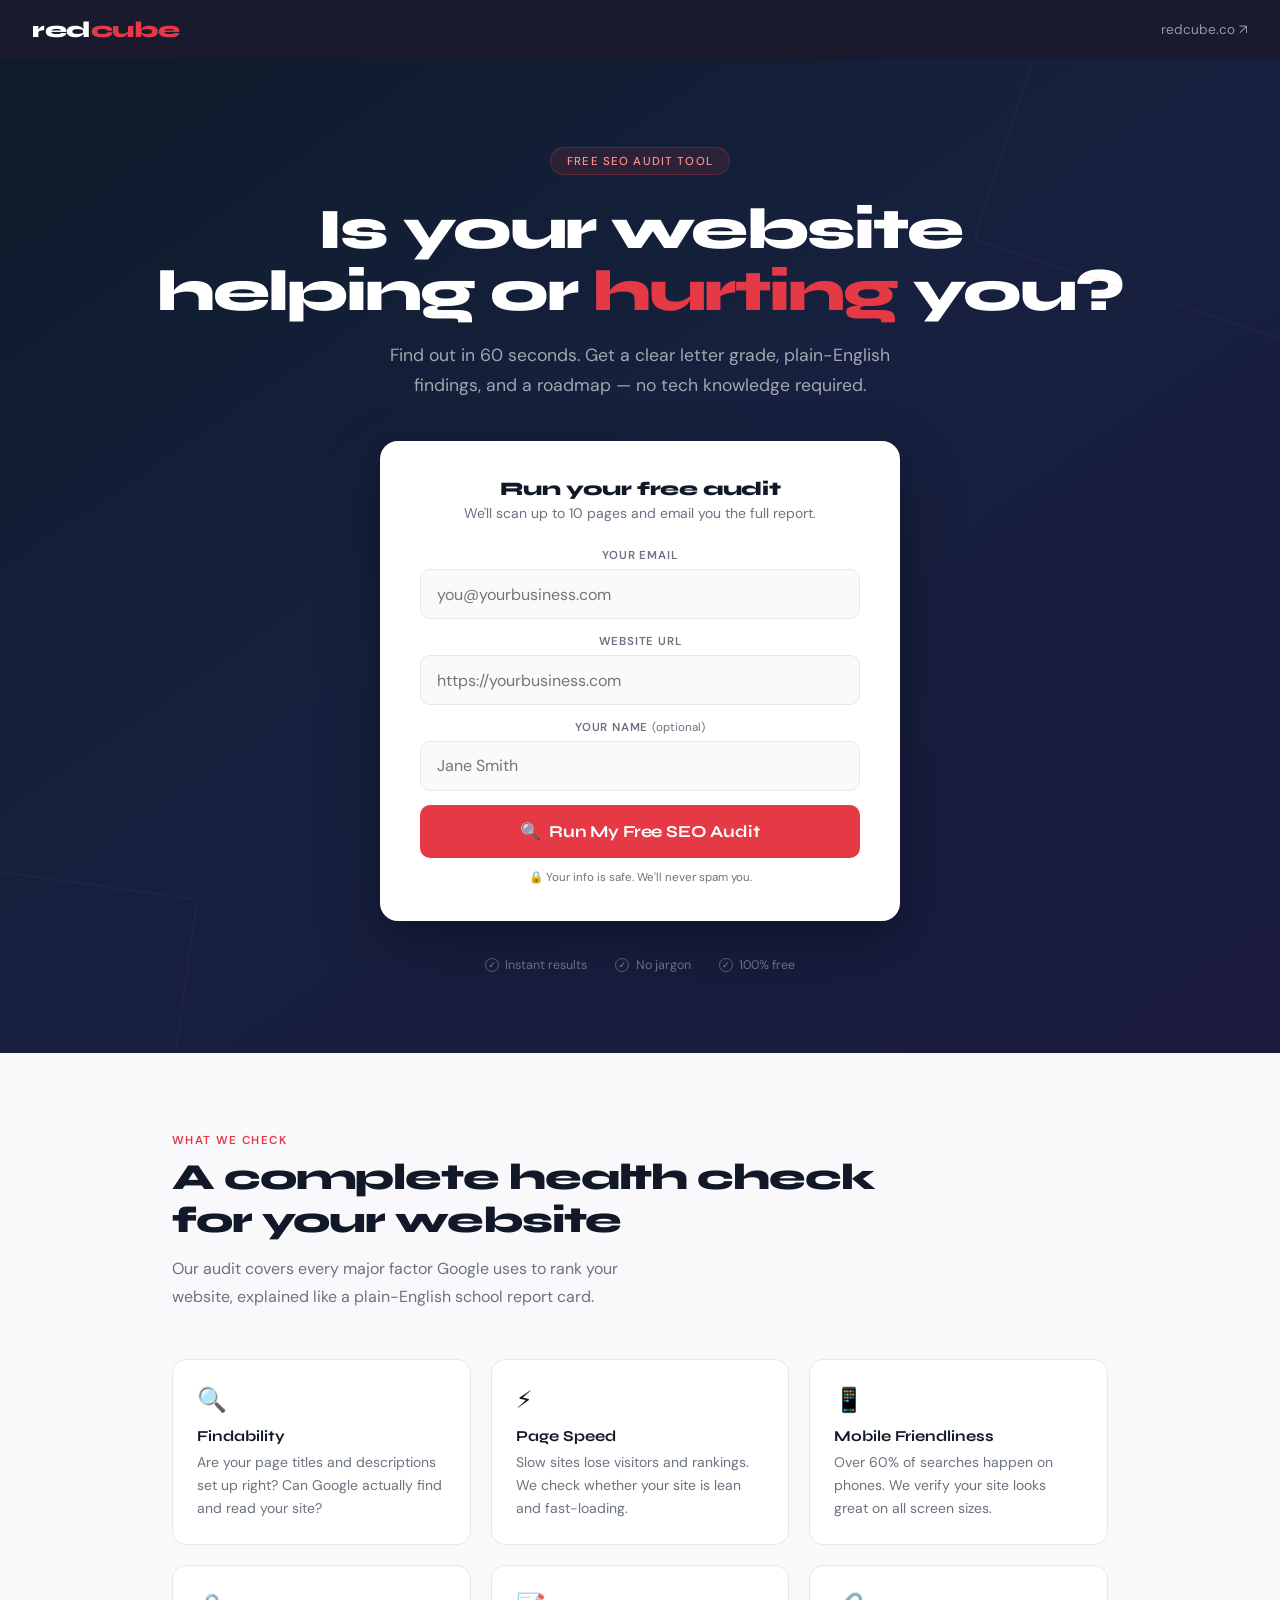
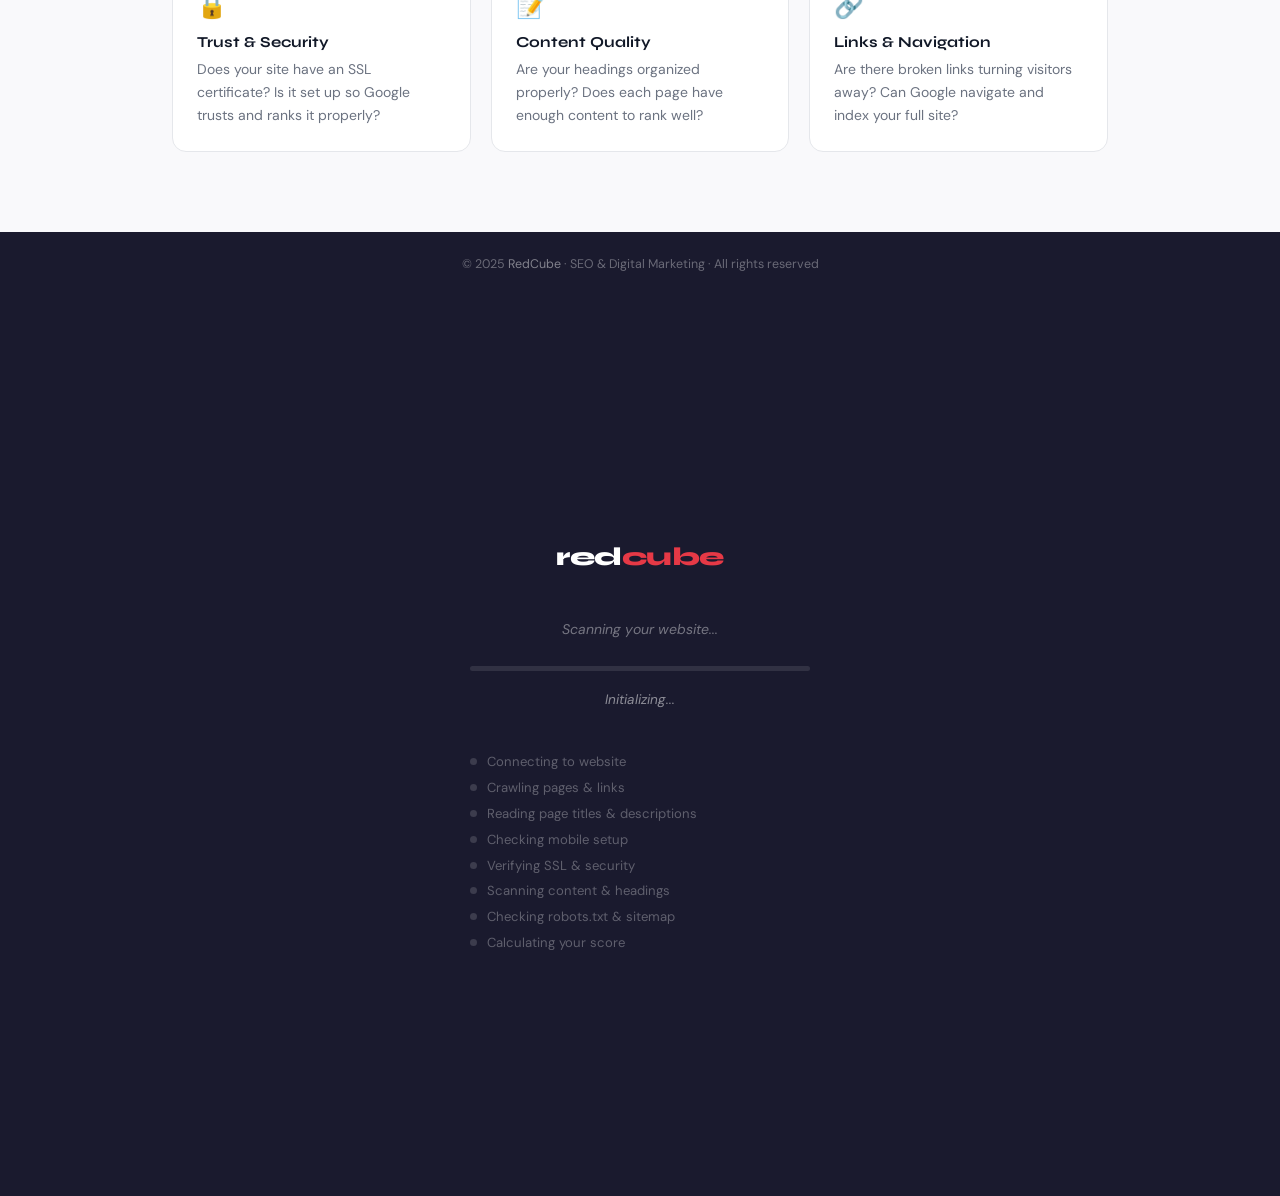
==== index.html @ 9c6dc31a "Rename seo-audit-app.html to index.html" ====
<!DOCTYPE html>
<html lang="en">
<head>
<meta charset="UTF-8">
<meta name="viewport" content="width=device-width, initial-scale=1.0">
<title>Free SEO Audit — RedCube</title>
<meta name="description" content="Get a free, plain-English SEO audit of your website in under 60 seconds. No jargon — just a clear grade and exactly what to fix.">
<link rel="preconnect" href="https://fonts.googleapis.com">
<link href="https://fonts.googleapis.com/css2?family=DM+Sans:ital,opsz,wght@0,9..40,300;0,9..40,400;0,9..40,500;0,9..40,600;1,9..40,400&family=Syne:wght@700;800&display=swap" rel="stylesheet">

<!-- IMPORTANT: Replace this with your Railway/Render backend URL before deploying -->
<script>
  window.API_BASE = 'https://redcube-seo-backend-production.up.railway.app';
</script>

<style>
/* ══════════════════════════════════════
   TOKENS
══════════════════════════════════════ */
:root {
  --red:        #E63946;
  --red-dark:   #c1121f;
  --cube:       #1a1a2e;
  --cube-mid:   #16213e;
  --text:       #111827;
  --muted:      #6b7280;
  --border:     #e5e7eb;
  --surface:    #f9f9fb;
  --white:      #ffffff;
  --green:      #16a34a;
  --amber:      #d97706;
  --orange:     #ea580c;
  --crimson:    #dc2626;
}

* { box-sizing: border-box; margin: 0; padding: 0; }

body {
  font-family: 'DM Sans', system-ui, sans-serif;
  background: var(--surface);
  color: var(--text);
  min-height: 100vh;
  -webkit-font-smoothing: antialiased;
}

/* ══════════════════════════════════════
   SHARED NAV
══════════════════════════════════════ */
.nav {
  background: var(--cube);
  padding: 1rem 2rem;
  display: flex;
  align-items: center;
  justify-content: space-between;
}
.logo {
  font-family: 'Syne', sans-serif;
  font-weight: 800;
  font-size: 1.4rem;
  color: var(--white);
  letter-spacing: -0.02em;
  text-decoration: none;
}
.logo span { color: var(--red); }
.nav-link {
  color: rgba(255,255,255,0.55);
  font-size: 0.85rem;
  text-decoration: none;
  transition: color .2s;
}
.nav-link:hover { color: rgba(255,255,255,0.85); }

/* ══════════════════════════════════════
   SCREEN MANAGEMENT
══════════════════════════════════════ */
.screen { display: none; }
.screen.active { display: block; }

/* ══════════════════════════════════════
   LANDING — HERO
══════════════════════════════════════ */
.hero {
  background: linear-gradient(145deg, #0d1b2a 0%, var(--cube-mid) 45%, #1a1a3e 100%);
  padding: 5.5rem 2rem 5rem;
  text-align: center;
  position: relative;
  overflow: hidden;
}
.hero::before, .hero::after {
  content: '';
  position: absolute;
  border: 1.5px solid rgba(230,57,70,.12);
  border-radius: 6px;
}
.hero::before { width: 340px; height: 340px; top: -100px; right: -80px; transform: rotate(18deg); }
.hero::after  { width: 240px; height: 240px; bottom: -70px; left: -60px; transform: rotate(8deg); }

.hero-badge {
  display: inline-block;
  background: rgba(230,57,70,.12);
  border: 1px solid rgba(230,57,70,.28);
  color: #ff8f8f;
  font-size: .72rem;
  font-weight: 500;
  letter-spacing: .1em;
  text-transform: uppercase;
  padding: .35rem 1rem;
  border-radius: 100px;
  margin-bottom: 1.5rem;
}
.hero h1 {
  font-family: 'Syne', sans-serif;
  font-weight: 800;
  font-size: clamp(2.1rem, 5.5vw, 3.6rem);
  color: var(--white);
  line-height: 1.08;
  letter-spacing: -.035em;
  margin-bottom: 1.1rem;
}
.hero h1 em { font-style: normal; color: var(--red); }
.hero-sub {
  color: rgba(255,255,255,.6);
  font-size: 1.1rem;
  max-width: 500px;
  margin: 0 auto 2.5rem;
  line-height: 1.7;
}

/* ══════════════════════════════════════
   FORM CARD
══════════════════════════════════════ */
.form-card {
  background: var(--white);
  border-radius: 18px;
  padding: 2.25rem 2.5rem;
  max-width: 520px;
  margin: 0 auto;
  box-shadow: 0 24px 64px rgba(0,0,0,.28), 0 4px 16px rgba(0,0,0,.12);
  position: relative;
  z-index: 1;
}
.form-card-title {
  font-family: 'Syne', sans-serif;
  font-size: 1.2rem;
  font-weight: 800;
  margin-bottom: .25rem;
  letter-spacing: -.02em;
}
.form-card-sub { font-size: .875rem; color: var(--muted); margin-bottom: 1.6rem; }

.field { margin-bottom: .9rem; }
label {
  display: block;
  font-size: .72rem;
  font-weight: 600;
  color: var(--muted);
  text-transform: uppercase;
  letter-spacing: .07em;
  margin-bottom: .4rem;
}
input[type="email"], input[type="text"], input[type="url"] {
  width: 100%;
  padding: .85rem 1rem;
  border: 1.5px solid var(--border);
  border-radius: 10px;
  font-family: 'DM Sans', sans-serif;
  font-size: 1rem;
  color: var(--text);
  background: #fafafa;
  transition: border-color .2s, background .2s;
}
input:focus { outline: none; border-color: var(--red); background: var(--white); }

.btn-primary {
  width: 100%;
  padding: 1rem;
  background: var(--red);
  color: var(--white);
  border: none;
  border-radius: 10px;
  font-family: 'Syne', sans-serif;
  font-size: 1.05rem;
  font-weight: 700;
  cursor: pointer;
  letter-spacing: -.01em;
  margin-top: .4rem;
  transition: background .2s, transform .1s;
  display: flex;
  align-items: center;
  justify-content: center;
  gap: .5rem;
}
.btn-primary:hover { background: var(--red-dark); }
.btn-primary:active { transform: scale(.985); }
.btn-primary:disabled { opacity: .55; cursor: not-allowed; transform: none; }
.form-note { text-align: center; font-size: .72rem; color: var(--muted); margin-top: .75rem; }

/* trust pills */
.trust-row {
  display: flex;
  justify-content: center;
  gap: 1.75rem;
  flex-wrap: wrap;
  padding: 2.25rem 1rem 0;
}
.trust-pill {
  display: flex;
  align-items: center;
  gap: .4rem;
  font-size: .78rem;
  color: rgba(255,255,255,.4);
}
.check-icon {
  width: 14px; height: 14px;
  border: 1.5px solid rgba(255,255,255,.3);
  border-radius: 50%;
  display: flex; align-items: center; justify-content: center;
  flex-shrink: 0;
  font-size: 9px; color: rgba(255,255,255,.5);
}

/* ══════════════════════════════════════
   WHAT WE CHECK SECTION
══════════════════════════════════════ */
.section { padding: 5rem 2rem; max-width: 1000px; margin: 0 auto; }
.section-eyebrow {
  font-size: .72rem;
  font-weight: 600;
  letter-spacing: .12em;
  text-transform: uppercase;
  color: var(--red);
  margin-bottom: .5rem;
}
.section-title {
  font-family: 'Syne', sans-serif;
  font-size: clamp(1.7rem, 3vw, 2.3rem);
  font-weight: 800;
  letter-spacing: -.03em;
  margin-bottom: .85rem;
  line-height: 1.15;
}
.section-desc { color: var(--muted); font-size: 1rem; max-width: 500px; line-height: 1.75; margin-bottom: 3rem; }

.check-grid {
  display: grid;
  grid-template-columns: repeat(auto-fit, minmax(260px, 1fr));
  gap: 1.25rem;
}
.check-card {
  background: var(--white);
  border: 1.5px solid var(--border);
  border-radius: 14px;
  padding: 1.5rem;
  transition: border-color .2s, box-shadow .2s;
}
.check-card:hover {
  border-color: rgba(230,57,70,.35);
  box-shadow: 0 4px 24px rgba(230,57,70,.07);
}
.check-card-icon { font-size: 1.5rem; margin-bottom: .75rem; }
.check-card h3 { font-family: 'Syne', sans-serif; font-size: .95rem; font-weight: 700; margin-bottom: .4rem; }
.check-card p { font-size: .875rem; color: var(--muted); line-height: 1.65; }

/* footer */
.footer {
  background: var(--cube);
  color: rgba(255,255,255,.35);
  text-align: center;
  padding: 1.5rem;
  font-size: .78rem;
}
.footer a { color: rgba(255,255,255,.45); text-decoration: none; }

/* ══════════════════════════════════════
   LOADING SCREEN
══════════════════════════════════════ */
#screen-loading {
  min-height: 100vh;
  background: var(--cube);
  display: flex;
  flex-direction: column;
  align-items: center;
  justify-content: center;
  text-align: center;
  padding: 3rem 2rem;
}
.loading-logo {
  font-family: 'Syne', sans-serif;
  font-weight: 800;
  font-size: 1.6rem;
  color: var(--white);
  margin-bottom: 3rem;
  letter-spacing: -.02em;
}
.loading-logo span { color: var(--red); }
.loading-scanning-url {
  font-size: .875rem;
  color: rgba(255,255,255,.4);
  margin-bottom: 1.75rem;
  font-style: italic;
  max-width: 400px;
}
.progress-track {
  width: 340px;
  max-width: 85vw;
  height: 5px;
  background: rgba(255,255,255,.1);
  border-radius: 100px;
  overflow: hidden;
  margin-bottom: 1.25rem;
}
.progress-fill {
  height: 100%;
  background: var(--red);
  border-radius: 100px;
  width: 0%;
  transition: width .5s cubic-bezier(.4,0,.2,1);
}
.loading-step {
  font-size: .85rem;
  color: rgba(255,255,255,.5);
  min-height: 1.4rem;
  font-style: italic;
  margin-bottom: 2.5rem;
}
.loading-checks {
  display: flex;
  flex-direction: column;
  gap: .55rem;
  width: 340px;
  max-width: 85vw;
  text-align: left;
}
.lcheck {
  display: flex;
  align-items: center;
  gap: .65rem;
  font-size: .82rem;
  color: rgba(255,255,255,.3);
  transition: color .4s;
}
.lcheck.done { color: rgba(255,255,255,.8); }
.lcheck-dot {
  width: 7px; height: 7px;
  border-radius: 50%;
  background: rgba(255,255,255,.15);
  flex-shrink: 0;
  transition: background .4s;
}
.lcheck.done .lcheck-dot { background: var(--red); }

/* ══════════════════════════════════════
   RESULTS SCREEN
══════════════════════════════════════ */
.results-hero {
  background: linear-gradient(145deg, #0d1b2a 0%, var(--cube-mid) 60%, #1a1a3e 100%);
  padding: 3.5rem 2rem 4.5rem;
  text-align: center;
}
.results-domain-label {
  font-size: .75rem;
  font-weight: 500;
  color: rgba(255,255,255,.4);
  text-transform: uppercase;
  letter-spacing: .1em;
  margin-bottom: 1.5rem;
}
.grade-card {
  display: inline-flex;
  flex-direction: column;
  align-items: center;
  background: rgba(255,255,255,.05);
  border: 2px solid rgba(255,255,255,.1);
  border-radius: 20px;
  padding: 2rem 3.5rem;
  margin-bottom: 1.5rem;
}
.grade-letter {
  font-family: 'Syne', sans-serif;
  font-weight: 800;
  font-size: 5.5rem;
  line-height: 1;
  margin-bottom: .25rem;
}
.grade-pts {
  font-size: 1rem;
  color: rgba(255,255,255,.5);
}
.grade-pages-scanned {
  font-size: .8rem;
  color: rgba(255,255,255,.35);
  margin-top: .35rem;
}
.results-summary {
  color: rgba(255,255,255,.6);
  max-width: 480px;
  margin: 0 auto;
  font-size: 1rem;
  line-height: 1.75;
}

.results-body {
  max-width: 820px;
  margin: 0 auto;
  padding: 2.5rem 1.5rem 5rem;
}
.results-section-title {
  font-family: 'Syne', sans-serif;
  font-size: 1rem;
  font-weight: 700;
  letter-spacing: -.01em;
  color: var(--muted);
  text-transform: uppercase;
  font-size: .72rem;
  letter-spacing: .1em;
  margin-bottom: 1.1rem;
}

.cat-card {
  background: var(--white);
  border: 1.5px solid var(--border);
  border-radius: 14px;
  padding: 1.5rem;
  margin-bottom: 1rem;
}
.cat-header {
  display: flex;
  align-items: center;
  justify-content: space-between;
  margin-bottom: 1.1rem;
}
.cat-left { display: flex; align-items: center; gap: .75rem; }
.cat-icon { font-size: 1.2rem; }
.cat-name { font-family: 'Syne', sans-serif; font-weight: 700; font-size: .95rem; }
.cat-badge {
  font-size: .65rem;
  font-weight: 600;
  text-transform: uppercase;
  letter-spacing: .06em;
  padding: .2rem .65rem;
  border-radius: 100px;
}
.badge-great    { background: #dcfce7; color: #15803d; }
.badge-good     { background: #d1fae5; color: #065f46; }
.badge-okay     { background: #fef3c7; color: #92400e; }
.badge-needs    { background: #ffedd5; color: #9a3412; }
.badge-poor     { background: #fee2e2; color: #991b1b; }

.cat-score-num {
  font-family: 'Syne', sans-serif;
  font-weight: 800;
  font-size: 1.2rem;
}
.bar-track {
  background: #f3f4f6;
  border-radius: 100px;
  height: 7px;
  overflow: hidden;
  margin-bottom: 1.25rem;
}
.bar-fill {
  height: 100%;
  border-radius: 100px;
  width: 0;
  transition: width 1.1s cubic-bezier(.4,0,.2,1);
}

.findings { list-style: none; }
.finding {
  display: flex;
  gap: .75rem;
  padding: .65rem 0;
  border-top: 1px solid #f3f4f6;
  font-size: .88rem;
  line-height: 1.6;
  align-items: flex-start;
  color: #374151;
}
.finding-ico { flex-shrink: 0; margin-top: .05rem; }

/* CTA Box */
.cta-box {
  background: linear-gradient(145deg, var(--cube) 0%, #1a1a3e 100%);
  border-radius: 18px;
  padding: 2.75rem;
  text-align: center;
  color: var(--white);
  margin-top: 2rem;
}
.cta-box h3 {
  font-family: 'Syne', sans-serif;
  font-size: 1.7rem;
  font-weight: 800;
  letter-spacing: -.025em;
  margin-bottom: .75rem;
  line-height: 1.2;
}
.cta-box h3 em { font-style: normal; color: var(--red); }
.cta-box p {
  color: rgba(255,255,255,.6);
  max-width: 420px;
  margin: 0 auto 2rem;
  font-size: .95rem;
  line-height: 1.75;
}
.btn-cta {
  display: inline-block;
  background: var(--red);
  color: var(--white);
  padding: 1rem 2.25rem;
  border-radius: 10px;
  font-family: 'Syne', sans-serif;
  font-weight: 700;
  font-size: 1rem;
  text-decoration: none;
  letter-spacing: -.01em;
  transition: background .2s, transform .1s;
}
.btn-cta:hover { background: var(--red-dark); }
.btn-cta:active { transform: scale(.98); }
.cta-footnote { color: rgba(255,255,255,.3); font-size: .72rem; margin-top: 1rem; }

/* pages list */
.pages-scanned-list {
  margin-top: 2rem;
  padding: 1.5rem;
  background: var(--white);
  border: 1.5px solid var(--border);
  border-radius: 14px;
}
.pages-scanned-list h4 {
  font-family: 'Syne', sans-serif;
  font-weight: 700;
  font-size: .85rem;
  color: var(--muted);
  text-transform: uppercase;
  letter-spacing: .08em;
  margin-bottom: .85rem;
}
.pages-scanned-list ul { list-style: none; }
.pages-scanned-list li {
  font-size: .8rem;
  color: var(--muted);
  padding: .35rem 0;
  border-top: 1px solid #f3f4f6;
  overflow: hidden;
  text-overflow: ellipsis;
  white-space: nowrap;
}
.pages-scanned-list li::before { content: '↳ '; color: var(--red); }

/* toast */
.toast {
  position: fixed;
  bottom: 2rem;
  right: 2rem;
  background: #111;
  color: #fff;
  padding: 1rem 1.5rem;
  border-radius: 12px;
  font-size: .9rem;
  max-width: 320px;
  line-height: 1.5;
  z-index: 999;
  opacity: 0;
  transform: translateY(8px);
  transition: opacity .3s, transform .3s;
  pointer-events: none;
}
.toast.show { opacity: 1; transform: translateY(0); }

/* ══════════════════════════════════════
   RESPONSIVE
══════════════════════════════════════ */
@media (max-width: 640px) {
  .hero { padding: 3.5rem 1.25rem 3rem; }
  .form-card { padding: 1.75rem 1.5rem; }
  .results-body { padding: 1.5rem 1rem 4rem; }
  .grade-card { padding: 1.5rem 2.25rem; }
  .grade-letter { font-size: 4.5rem; }
  .cta-box { padding: 2rem 1.5rem; }
  .cta-box h3 { font-size: 1.4rem; }
}
</style>
</head>
<body>

<!-- ═══════════════ LANDING ═══════════════ -->
<div id="screen-landing" class="screen active">
  <nav class="nav">
    <a href="/" class="logo">red<span>cube</span></a>
    <a class="nav-link" href="https://redcube.co" target="_blank">redcube.co ↗</a>
  </nav>

  <div class="hero">
    <div class="hero-badge">Free SEO Audit Tool</div>
    <h1>Is your website<br>helping or <em>hurting</em> you?</h1>
    <p class="hero-sub">Find out in 60 seconds. Get a clear letter grade, plain-English findings, and a roadmap — no tech knowledge required.</p>

    <div class="form-card">
      <div class="form-card-title">Run your free audit</div>
      <p class="form-card-sub">We'll scan up to 10 pages and email you the full report.</p>

      <div class="field">
        <label>Your Email</label>
        <input type="email" id="inp-email" placeholder="you@yourbusiness.com" autocomplete="email">
      </div>
      <div class="field">
        <label>Website URL</label>
        <input type="url" id="inp-url" placeholder="https://yourbusiness.com" autocomplete="url">
      </div>
      <div class="field">
        <label>Your Name <span style="font-weight:400;text-transform:none;letter-spacing:0">(optional)</span></label>
        <input type="text" id="inp-name" placeholder="Jane Smith" autocomplete="name">
      </div>

      <button class="btn-primary" id="btn-start" onclick="startAudit()">
        <span>🔍</span> Run My Free SEO Audit
      </button>
      <p class="form-note">🔒 Your info is safe. We'll never spam you.</p>
    </div>

    <div class="trust-row">
      <div class="trust-pill"><div class="check-icon">✓</div>Instant results</div>
      <div class="trust-pill"><div class="check-icon">✓</div>No jargon</div>
      <div class="trust-pill"><div class="check-icon">✓</div>100% free</div>
    </div>
  </div>

  <div class="section">
    <div class="section-eyebrow">What we check</div>
    <h2 class="section-title">A complete health check<br>for your website</h2>
    <p class="section-desc">Our audit covers every major factor Google uses to rank your website, explained like a plain-English school report card.</p>
    <div class="check-grid">
      <div class="check-card">
        <div class="check-card-icon">🔍</div>
        <h3>Findability</h3>
        <p>Are your page titles and descriptions set up right? Can Google actually find and read your site?</p>
      </div>
      <div class="check-card">
        <div class="check-card-icon">⚡</div>
        <h3>Page Speed</h3>
        <p>Slow sites lose visitors and rankings. We check whether your site is lean and fast-loading.</p>
      </div>
      <div class="check-card">
        <div class="check-card-icon">📱</div>
        <h3>Mobile Friendliness</h3>
        <p>Over 60% of searches happen on phones. We verify your site looks great on all screen sizes.</p>
      </div>
      <div class="check-card">
        <div class="check-card-icon">🔒</div>
        <h3>Trust & Security</h3>
        <p>Does your site have an SSL certificate? Is it set up so Google trusts and ranks it properly?</p>
      </div>
      <div class="check-card">
        <div class="check-card-icon">📝</div>
        <h3>Content Quality</h3>
        <p>Are your headings organized properly? Does each page have enough content to rank well?</p>
      </div>
      <div class="check-card">
        <div class="check-card-icon">🔗</div>
        <h3>Links & Navigation</h3>
        <p>Are there broken links turning visitors away? Can Google navigate and index your full site?</p>
      </div>
    </div>
  </div>

  <footer class="footer">
    <p>© 2025 <a href="https://redcube.co">RedCube</a> · SEO & Digital Marketing · All rights reserved</p>
  </footer>
</div>

<!-- ═══════════════ LOADING ═══════════════ -->
<div id="screen-loading" class="screen">
  <div id="loading-inner">
    <div class="loading-logo">red<span>cube</span></div>
    <div class="loading-scanning-url" id="loading-url-text">Scanning your website...</div>
    <div class="progress-track">
      <div class="progress-fill" id="progress-fill"></div>
    </div>
    <div class="loading-step" id="loading-step">Initializing...</div>
    <div class="loading-checks" id="loading-checks">
      <div class="lcheck" id="lchk-0"><div class="lcheck-dot"></div>Connecting to website</div>
      <div class="lcheck" id="lchk-1"><div class="lcheck-dot"></div>Crawling pages &amp; links</div>
      <div class="lcheck" id="lchk-2"><div class="lcheck-dot"></div>Reading page titles &amp; descriptions</div>
      <div class="lcheck" id="lchk-3"><div class="lcheck-dot"></div>Checking mobile setup</div>
      <div class="lcheck" id="lchk-4"><div class="lcheck-dot"></div>Verifying SSL &amp; security</div>
      <div class="lcheck" id="lchk-5"><div class="lcheck-dot"></div>Scanning content &amp; headings</div>
      <div class="lcheck" id="lchk-6"><div class="lcheck-dot"></div>Checking robots.txt &amp; sitemap</div>
      <div class="lcheck" id="lchk-7"><div class="lcheck-dot"></div>Calculating your score</div>
    </div>
  </div>
</div>

<!-- ═══════════════ RESULTS ═══════════════ -->
<div id="screen-results" class="screen">
  <nav class="nav">
    <a href="/" class="logo" onclick="resetToLanding(); return false;">red<span>cube</span></a>
    <a class="nav-link" href="https://redcube.co" target="_blank">redcube.co ↗</a>
  </nav>

  <div class="results-hero">
    <div class="results-domain-label" id="res-domain">SEO Audit Report</div>
    <div class="grade-card">
      <div class="grade-letter" id="res-grade">—</div>
      <div class="grade-pts" id="res-score">— / 100</div>
      <div class="grade-pages-scanned" id="res-pages"></div>
    </div>
    <p class="results-summary" id="res-summary"></p>
  </div>

  <div class="results-body">
    <div id="res-categories"></div>
    <div id="res-pages-list"></div>

    <div class="cta-box">
      <h3>Ready to turn your grade into an <em>A?</em></h3>
      <p>RedCube helps local businesses get found on Google and turn website visitors into real customers. Let's look at your results together — free, no pressure.</p>
      <a class="btn-cta" href="https://redcube.co/contact" target="_blank">Schedule a Free 15-Min Call →</a>
      <div class="cta-footnote">No commitment · Spots are limited</div>
    </div>
  </div>

  <footer class="footer">
    <p>Report generated by <a href="https://redcube.co">RedCube</a> · © 2025 All rights reserved</p>
  </footer>
</div>

<!-- toast -->
<div class="toast" id="toast"></div>

<script>
// ══════════════════════════════════════
//  UTILITIES
// ══════════════════════════════════════
function showToast(msg, dur = 4000) {
  const t = document.getElementById('toast');
  t.textContent = msg;
  t.classList.add('show');
  setTimeout(() => t.classList.remove('show'), dur);
}

function showScreen(id) {
  document.querySelectorAll('.screen').forEach(s => s.classList.remove('active'));
  document.getElementById(id).classList.add('active');
  window.scrollTo(0, 0);
}

function gradeColor(grade) {
  return { 'A+': '#15803d','A':'#16a34a','B+':'#4f8a10','B':'#65a30d',
           'C+':'#d97706','C':'#ea580c','D':'#dc2626','F':'#991b1b' }[grade] || '#6b7280';
}
function barColor(score) {
  return score >= 85 ? '#16a34a' : score >= 70 ? '#65a30d' : score >= 55 ? '#d97706' : score >= 40 ? '#ea580c' : '#dc2626';
}
function badgeClass(status) {
  return { 'Great':'badge-great','Good':'badge-good','Okay':'badge-okay','Needs Work':'badge-needs','Poor':'badge-poor' }[status] || 'badge-okay';
}
function findingIcon(type) {
  return type === 'pass' ? '✅' : type === 'warn' ? '⚠️' : '❌';
}

// ══════════════════════════════════════
//  START AUDIT
// ══════════════════════════════════════
async function startAudit() {
  const email = document.getElementById('inp-email').value.trim();
  let   url   = document.getElementById('inp-url').value.trim();
  const name  = document.getElementById('inp-name').value.trim();

  if (!email || !/^[^\s@]+@[^\s@]+\.[^\s@]+$/.test(email)) {
    showToast('Please enter a valid email address.'); return;
  }
  if (!url) { showToast('Please enter your website URL.'); return; }
  if (!/^https?:\/\//.test(url)) url = 'https://' + url;

  const btn = document.getElementById('btn-start');
  btn.disabled = true;
  btn.innerHTML = '<span>⏳</span> Starting audit...';

  document.getElementById('loading-url-text').textContent = 'Scanning: ' + url;
  showScreen('screen-loading');

  // Animate loading UI
  const steps = [
    { pct:  8, msg: 'Connecting to your website...', chk: 0 },
    { pct: 20, msg: 'Crawling pages and following links...', chk: 1 },
    { pct: 34, msg: 'Reading page titles and meta descriptions...', chk: 2 },
    { pct: 48, msg: 'Checking mobile and viewport settings...', chk: 3 },
    { pct: 60, msg: 'Verifying SSL certificate and security...', chk: 4 },
    { pct: 72, msg: 'Analyzing content and headings...', chk: 5 },
    { pct: 84, msg: 'Checking robots.txt and sitemap...', chk: 6 },
    { pct: 94, msg: 'Calculating your score...', chk: 7 },
  ];

  let si = 0;
  const tick = setInterval(() => {
    if (si < steps.length) {
      const s = steps[si++];
      document.getElementById('progress-fill').style.width = s.pct + '%';
      document.getElementById('loading-step').textContent = s.msg;
      document.getElementById('lchk-' + s.chk).classList.add('done');
    }
  }, 1800);

  try {
    const apiBase = window.API_BASE || '';
    const res = await fetch(apiBase + '/api/audit', {
      method: 'POST',
      headers: { 'Content-Type': 'application/json' },
      body: JSON.stringify({ email, url, name })
    });

    clearInterval(tick);
    for (let i = 0; i < 8; i++) document.getElementById('lchk-' + i).classList.add('done');
    document.getElementById('progress-fill').style.width = '100%';
    document.getElementById('loading-step').textContent = 'Audit complete!';

    if (!res.ok) {
      const err = await res.json().catch(() => ({}));
      throw new Error(err.error || 'Server error');
    }

    const data = await res.json();

    if (data.resultsUrl) {
      // Redirect to the permanent results URL
      setTimeout(() => { window.location.href = data.resultsUrl; }, 600);
    } else {
      throw new Error('No results URL returned');
    }

  } catch (err) {
    clearInterval(tick);
    console.error(err);
    showToast('Something went wrong: ' + err.message + '. Please try again.');
    showScreen('screen-landing');
    btn.disabled = false;
    btn.innerHTML = '<span>🔍</span> Run My Free SEO Audit';
  }
}

// ══════════════════════════════════════
//  LOAD RESULTS BY REPORT ID
//  Called when URL is /results/:id
// ══════════════════════════════════════
async function loadReport(reportId) {
  showScreen('screen-loading');
  document.getElementById('loading-url-text').textContent = 'Loading your report...';
  document.getElementById('progress-fill').style.width = '60%';
  document.getElementById('loading-step').textContent = 'Fetching saved report...';

  try {
    const apiBase = window.API_BASE || '';
    const res  = await fetch(apiBase + '/api/report/' + reportId);
    if (!res.ok) throw new Error('Report not found');
    const data = await res.json();
    document.getElementById('progress-fill').style.width = '100%';
    setTimeout(() => renderResults(data.report_data), 400);
  } catch (err) {
    showToast('Could not load report: ' + err.message);
    showScreen('screen-landing');
  }
}

// ══════════════════════════════════════
//  RENDER RESULTS
// ══════════════════════════════════════
function renderResults(d) {
  // Grade hero
  const gc = gradeColor(d.grade);
  document.getElementById('res-grade').textContent  = d.grade;
  document.getElementById('res-grade').style.color  = gc;
  document.getElementById('res-score').textContent  = d.overallScore + ' / 100';
  document.getElementById('res-domain').textContent = 'SEO Audit: ' + (d.domain || d.url || '');
  document.getElementById('res-pages').textContent  = d.pagesScanned + ' pages scanned';
  document.getElementById('res-summary').textContent = d.gradeSummary;

  // Categories
  const catContainer = document.getElementById('res-categories');
  catContainer.innerHTML = '';
  (d.categories || []).forEach(cat => {
    const bc = barColor(cat.score);
    const findings = (cat.findings || []).map(f =>
      `<li class="finding"><span class="finding-ico">${findingIcon(f.type)}</span><span>${f.text}</span></li>`
    ).join('');

    const div = document.createElement('div');
    div.className = 'cat-card';
    div.innerHTML = `
      <div class="cat-header">
        <div class="cat-left">
          <span class="cat-icon">${cat.icon}</span>
          <span class="cat-name">${cat.name}</span>
          <span class="cat-badge ${badgeClass(cat.status)}">${cat.status}</span>
        </div>
        <span class="cat-score-num" style="color:${bc}">${cat.score}/100</span>
      </div>
      <div class="bar-track">
        <div class="bar-fill" style="width:0;background:${bc}" data-target="${cat.score}"></div>
      </div>
      <ul class="findings">${findings}</ul>
    `;
    catContainer.appendChild(div);
  });

  // Animate score bars after a tick
  setTimeout(() => {
    document.querySelectorAll('.bar-fill[data-target]').forEach(b => {
      b.style.width = b.dataset.target + '%';
    });
  }, 150);

  // Pages scanned list
  const pagesList = document.getElementById('res-pages-list');
  if (d.pageUrls && d.pageUrls.length > 0) {
    pagesList.innerHTML = `
      <div class="pages-scanned-list">
        <h4>Pages scanned (${d.pageUrls.length})</h4>
        <ul>${d.pageUrls.map(u => `<li title="${u}">${u}</li>`).join('')}</ul>
      </div>`;
  }

  showScreen('screen-results');
}

function resetToLanding() {
  history.pushState({}, '', '/');
  showScreen('screen-landing');
}

// ══════════════════════════════════════
//  ROUTER — handle /results/:id URLs
// ══════════════════════════════════════
(function init() {
  const path = window.location.pathname;
  const match = path.match(/\/results\/([a-f0-9-]{36})/i);
  if (match) {
    loadReport(match[1]);
  } else {
    showScreen('screen-landing');
  }
})();
</script>
</body>
</html>
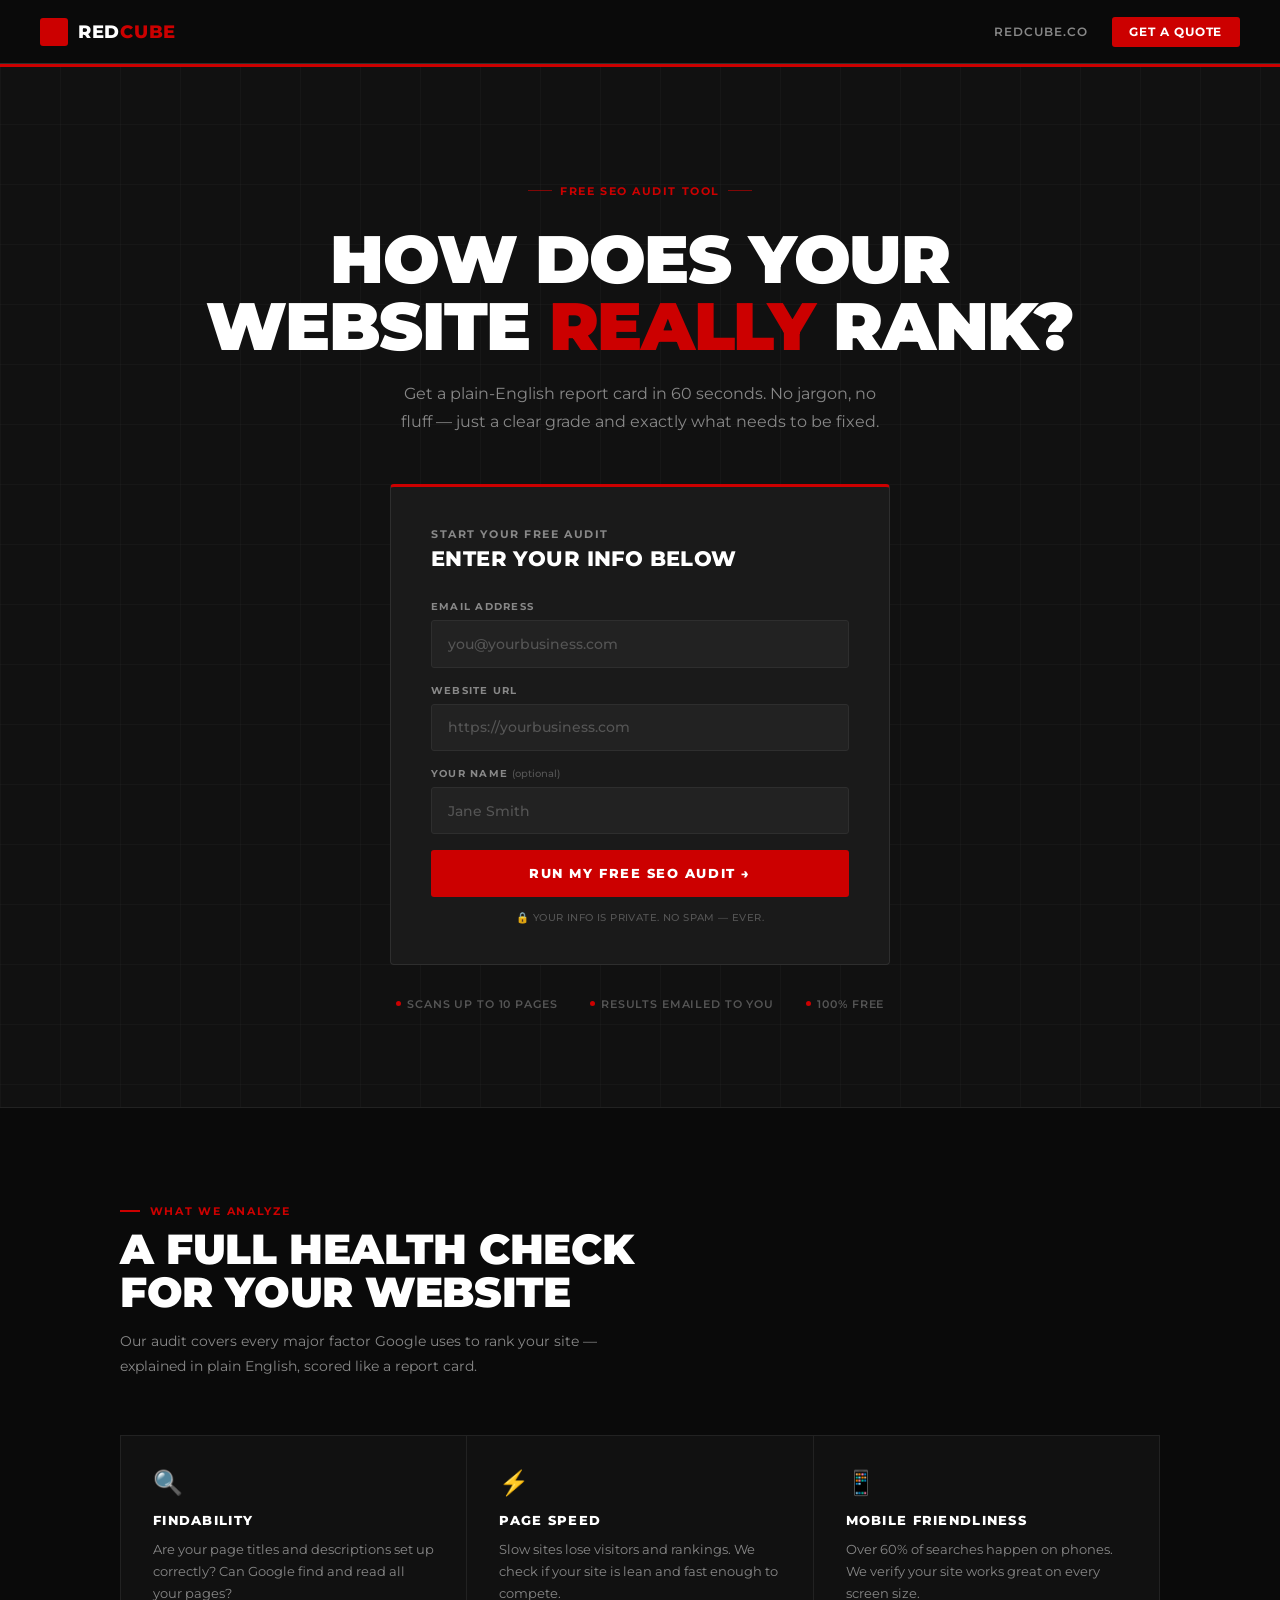
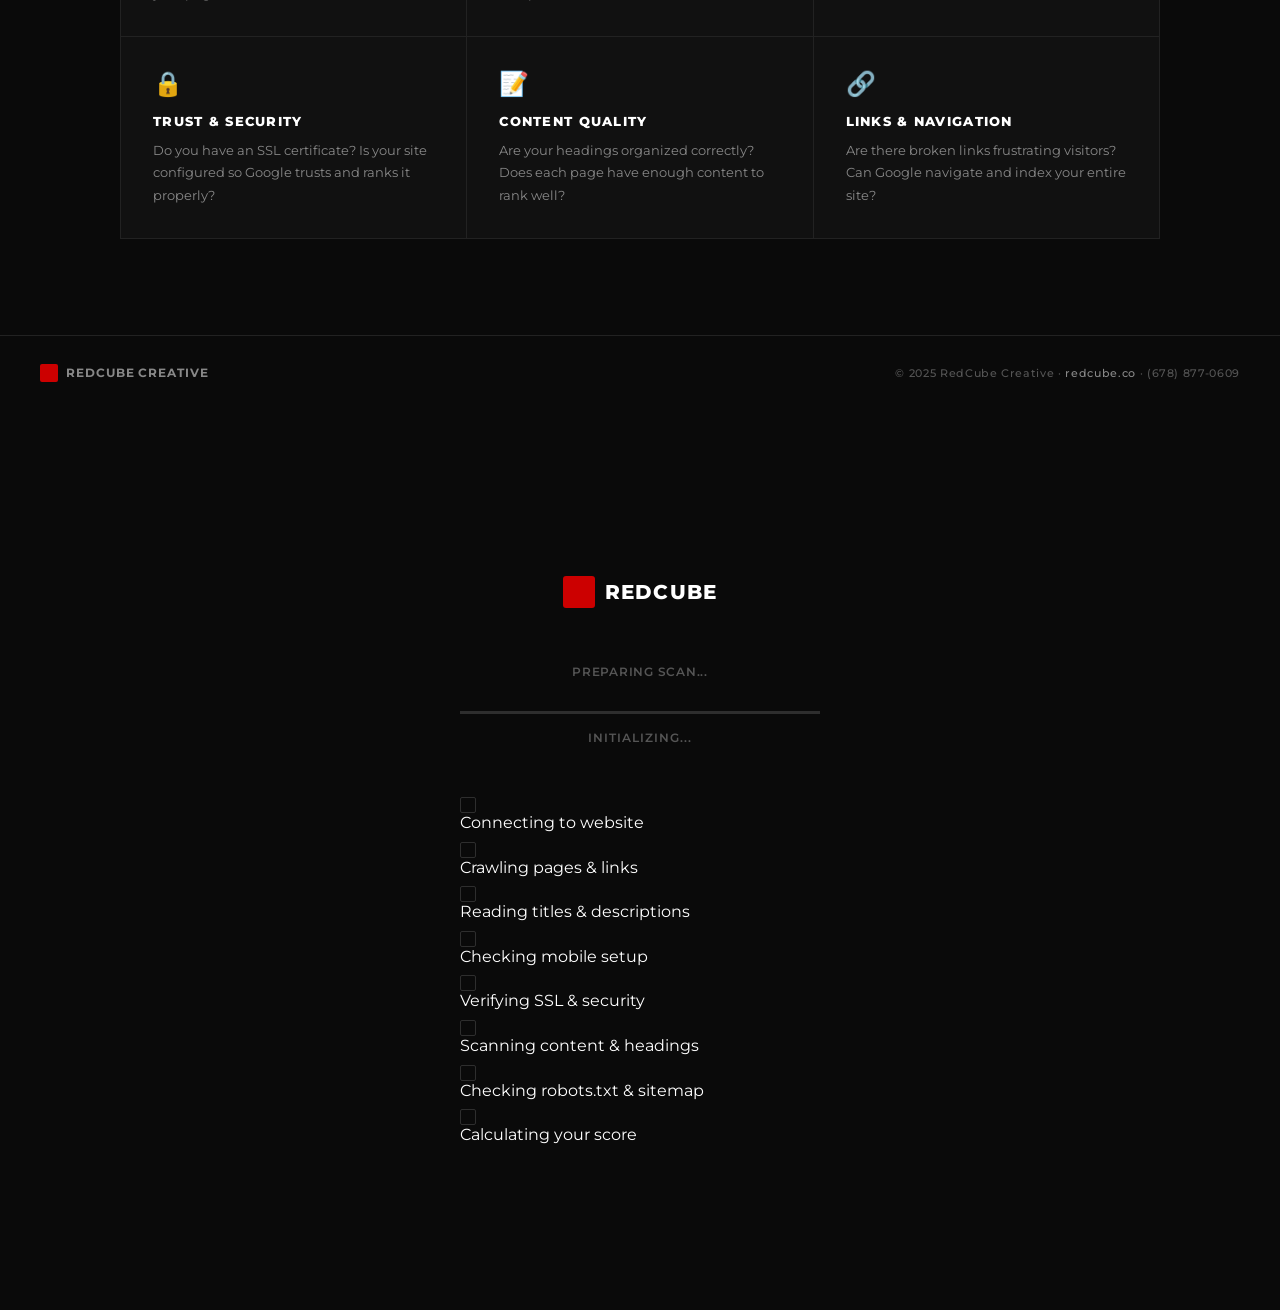
==== commit 8d488470: "reworked color scheme/fonts on index.html" ====
--- a/index.html
+++ b/index.html
@@ -3,280 +3,433 @@
 <head>
 <meta charset="UTF-8">
 <meta name="viewport" content="width=device-width, initial-scale=1.0">
-<title>Free SEO Audit — RedCube</title>
+<title>Free SEO Audit — RedCube Creative</title>
 <meta name="description" content="Get a free, plain-English SEO audit of your website in under 60 seconds. No jargon — just a clear grade and exactly what to fix.">
+
+<!-- Gotham is a licensed font. Montserrat is the closest free alternative
+     and is widely accepted as a Gotham substitute for web use. -->
 <link rel="preconnect" href="https://fonts.googleapis.com">
-<link href="https://fonts.googleapis.com/css2?family=DM+Sans:ital,opsz,wght@0,9..40,300;0,9..40,400;0,9..40,500;0,9..40,600;1,9..40,400&family=Syne:wght@700;800&display=swap" rel="stylesheet">
-
-<!-- IMPORTANT: Replace this with your Railway/Render backend URL before deploying -->
+<link rel="preconnect" href="https://fonts.gstatic.com" crossorigin>
+<link href="https://fonts.googleapis.com/css2?family=Montserrat:wght@400;500;600;700;800;900&display=swap" rel="stylesheet">
+
 <script>
+  // ── Replace with your Railway backend URL ──
   window.API_BASE = 'https://redcube-seo-backend-production.up.railway.app';
 </script>
 
 <style>
-/* ══════════════════════════════════════
-   TOKENS
-══════════════════════════════════════ */
+/* ═══════════════════════════════════════════════
+   BRAND TOKENS
+   Red from RedCube logo: #CC0000
+═══════════════════════════════════════════════ */
 :root {
-  --red:        #E63946;
-  --red-dark:   #c1121f;
-  --cube:       #1a1a2e;
-  --cube-mid:   #16213e;
-  --text:       #111827;
-  --muted:      #6b7280;
-  --border:     #e5e7eb;
-  --surface:    #f9f9fb;
-  --white:      #ffffff;
-  --green:      #16a34a;
-  --amber:      #d97706;
-  --orange:     #ea580c;
-  --crimson:    #dc2626;
+  --red:         #CC0000;
+  --red-hover:   #aa0000;
+  --red-light:   rgba(204,0,0,0.08);
+  --red-mid:     rgba(204,0,0,0.18);
+
+  --black:       #0a0a0a;
+  --black-2:     #111111;
+  --black-3:     #1a1a1a;
+  --black-4:     #222222;
+  --black-5:     #2e2e2e;
+
+  --gray-1:      #3a3a3a;
+  --gray-2:      #555555;
+  --gray-3:      #888888;
+  --gray-4:      #b0b0b0;
+  --gray-5:      #d0d0d0;
+  --gray-6:      #e8e8e8;
+  --gray-7:      #f4f4f4;
+
+  --white:       #ffffff;
+
+  --score-a:     #22c55e;
+  --score-b:     #84cc16;
+  --score-c:     #f59e0b;
+  --score-d:     #f97316;
+  --score-f:     #ef4444;
 }
 
 * { box-sizing: border-box; margin: 0; padding: 0; }
 
+html { scroll-behavior: smooth; }
+
 body {
-  font-family: 'DM Sans', system-ui, sans-serif;
-  background: var(--surface);
-  color: var(--text);
+  font-family: 'Montserrat', sans-serif;
+  background: var(--black);
+  color: var(--white);
   min-height: 100vh;
   -webkit-font-smoothing: antialiased;
-}
-
-/* ══════════════════════════════════════
-   SHARED NAV
-══════════════════════════════════════ */
+  -moz-osx-font-smoothing: grayscale;
+}
+
+/* ═══════════════════════════════════════════════
+   SCREEN MANAGEMENT
+═══════════════════════════════════════════════ */
+.screen { display: none; }
+.screen.active { display: block; }
+
+/* ═══════════════════════════════════════════════
+   NAV
+═══════════════════════════════════════════════ */
 .nav {
-  background: var(--cube);
-  padding: 1rem 2rem;
+  background: var(--black);
+  border-bottom: 1px solid var(--black-5);
+  padding: 0 2.5rem;
+  height: 64px;
   display: flex;
   align-items: center;
   justify-content: space-between;
+  position: sticky;
+  top: 0;
+  z-index: 100;
 }
 .logo {
-  font-family: 'Syne', sans-serif;
+  display: flex;
+  align-items: center;
+  gap: 10px;
+  text-decoration: none;
+}
+.logo-cube {
+  width: 28px;
+  height: 28px;
+  background: var(--red);
+  border-radius: 3px;
+  flex-shrink: 0;
+}
+.logo-text {
+  font-size: 1.15rem;
   font-weight: 800;
-  font-size: 1.4rem;
   color: var(--white);
-  letter-spacing: -0.02em;
-  text-decoration: none;
-}
-.logo span { color: var(--red); }
+  letter-spacing: .04em;
+  text-transform: uppercase;
+}
+.logo-text span { color: var(--red); }
+.nav-right {
+  display: flex;
+  align-items: center;
+  gap: 1.5rem;
+}
 .nav-link {
-  color: rgba(255,255,255,0.55);
-  font-size: 0.85rem;
+  font-size: .75rem;
+  font-weight: 600;
+  letter-spacing: .08em;
+  text-transform: uppercase;
+  color: var(--gray-3);
   text-decoration: none;
   transition: color .2s;
 }
-.nav-link:hover { color: rgba(255,255,255,0.85); }
-
-/* ══════════════════════════════════════
-   SCREEN MANAGEMENT
-══════════════════════════════════════ */
-.screen { display: none; }
-.screen.active { display: block; }
-
-/* ══════════════════════════════════════
+.nav-link:hover { color: var(--white); }
+.nav-cta {
+  font-size: .72rem;
+  font-weight: 700;
+  letter-spacing: .08em;
+  text-transform: uppercase;
+  color: var(--white);
+  background: var(--red);
+  padding: .5rem 1.1rem;
+  border-radius: 3px;
+  text-decoration: none;
+  transition: background .2s;
+}
+.nav-cta:hover { background: var(--red-hover); }
+
+/* ═══════════════════════════════════════════════
    LANDING — HERO
-══════════════════════════════════════ */
+═══════════════════════════════════════════════ */
 .hero {
-  background: linear-gradient(145deg, #0d1b2a 0%, var(--cube-mid) 45%, #1a1a3e 100%);
-  padding: 5.5rem 2rem 5rem;
+  background: var(--black-2);
+  padding: 7rem 2.5rem 6rem;
   text-align: center;
   position: relative;
   overflow: hidden;
 }
-.hero::before, .hero::after {
+
+/* Subtle grid texture */
+.hero::before {
   content: '';
   position: absolute;
-  border: 1.5px solid rgba(230,57,70,.12);
-  border-radius: 6px;
-}
-.hero::before { width: 340px; height: 340px; top: -100px; right: -80px; transform: rotate(18deg); }
-.hero::after  { width: 240px; height: 240px; bottom: -70px; left: -60px; transform: rotate(8deg); }
-
-.hero-badge {
-  display: inline-block;
-  background: rgba(230,57,70,.12);
-  border: 1px solid rgba(230,57,70,.28);
-  color: #ff8f8f;
-  font-size: .72rem;
+  inset: 0;
+  background-image:
+    linear-gradient(rgba(255,255,255,.025) 1px, transparent 1px),
+    linear-gradient(90deg, rgba(255,255,255,.025) 1px, transparent 1px);
+  background-size: 60px 60px;
+  pointer-events: none;
+}
+
+/* Red accent line top */
+.hero::after {
+  content: '';
+  position: absolute;
+  top: 0; left: 0; right: 0;
+  height: 3px;
+  background: var(--red);
+}
+
+.hero-eyebrow {
+  display: inline-flex;
+  align-items: center;
+  gap: .5rem;
+  font-size: .7rem;
+  font-weight: 700;
+  letter-spacing: .14em;
+  text-transform: uppercase;
+  color: var(--red);
+  margin-bottom: 1.75rem;
+  position: relative;
+}
+.hero-eyebrow::before,
+.hero-eyebrow::after {
+  content: '';
+  display: block;
+  width: 24px;
+  height: 1px;
+  background: var(--red);
+  opacity: .6;
+}
+
+.hero h1 {
+  font-size: clamp(2.4rem, 6vw, 4.2rem);
+  font-weight: 900;
+  line-height: 1.0;
+  letter-spacing: -.02em;
+  text-transform: uppercase;
+  color: var(--white);
+  margin-bottom: 1.25rem;
+  position: relative;
+}
+.hero h1 em {
+  font-style: normal;
+  color: var(--red);
+}
+.hero-sub {
+  font-size: 1rem;
+  font-weight: 400;
+  color: var(--gray-3);
+  max-width: 480px;
+  margin: 0 auto 3rem;
+  line-height: 1.75;
+  position: relative;
+}
+
+/* ═══════════════════════════════════════════════
+   FORM CARD
+═══════════════════════════════════════════════ */
+.form-wrap {
+  position: relative;
+  max-width: 500px;
+  margin: 0 auto;
+}
+.form-card {
+  background: var(--black-3);
+  border: 1px solid var(--black-5);
+  border-top: 3px solid var(--red);
+  border-radius: 4px;
+  padding: 2.5rem;
+  text-align: left;
+}
+.form-card-title {
+  font-size: .7rem;
+  font-weight: 700;
+  letter-spacing: .14em;
+  text-transform: uppercase;
+  color: var(--gray-3);
+  margin-bottom: .4rem;
+}
+.form-card-heading {
+  font-size: 1.3rem;
+  font-weight: 800;
+  text-transform: uppercase;
+  letter-spacing: .02em;
+  color: var(--white);
+  margin-bottom: 1.75rem;
+  line-height: 1.2;
+}
+.field { margin-bottom: 1rem; }
+.field label {
+  display: block;
+  font-size: .65rem;
+  font-weight: 700;
+  letter-spacing: .12em;
+  text-transform: uppercase;
+  color: var(--gray-3);
+  margin-bottom: .45rem;
+}
+.field input {
+  width: 100%;
+  background: var(--black-4);
+  border: 1px solid var(--black-5);
+  border-radius: 3px;
+  padding: .85rem 1rem;
+  font-family: 'Montserrat', sans-serif;
+  font-size: .9rem;
   font-weight: 500;
-  letter-spacing: .1em;
-  text-transform: uppercase;
-  padding: .35rem 1rem;
-  border-radius: 100px;
-  margin-bottom: 1.5rem;
-}
-.hero h1 {
-  font-family: 'Syne', sans-serif;
-  font-weight: 800;
-  font-size: clamp(2.1rem, 5.5vw, 3.6rem);
   color: var(--white);
-  line-height: 1.08;
-  letter-spacing: -.035em;
-  margin-bottom: 1.1rem;
-}
-.hero h1 em { font-style: normal; color: var(--red); }
-.hero-sub {
-  color: rgba(255,255,255,.6);
-  font-size: 1.1rem;
-  max-width: 500px;
-  margin: 0 auto 2.5rem;
-  line-height: 1.7;
-}
-
-/* ══════════════════════════════════════
-   FORM CARD
-══════════════════════════════════════ */
-.form-card {
-  background: var(--white);
-  border-radius: 18px;
-  padding: 2.25rem 2.5rem;
-  max-width: 520px;
-  margin: 0 auto;
-  box-shadow: 0 24px 64px rgba(0,0,0,.28), 0 4px 16px rgba(0,0,0,.12);
-  position: relative;
-  z-index: 1;
-}
-.form-card-title {
-  font-family: 'Syne', sans-serif;
-  font-size: 1.2rem;
-  font-weight: 800;
-  margin-bottom: .25rem;
-  letter-spacing: -.02em;
-}
-.form-card-sub { font-size: .875rem; color: var(--muted); margin-bottom: 1.6rem; }
-
-.field { margin-bottom: .9rem; }
-label {
-  display: block;
-  font-size: .72rem;
-  font-weight: 600;
-  color: var(--muted);
-  text-transform: uppercase;
-  letter-spacing: .07em;
-  margin-bottom: .4rem;
-}
-input[type="email"], input[type="text"], input[type="url"] {
+  transition: border-color .2s, background .2s;
+  outline: none;
+}
+.field input::placeholder { color: var(--gray-2); }
+.field input:focus {
+  border-color: var(--red);
+  background: var(--black-5);
+}
+
+.btn-audit {
   width: 100%;
-  padding: .85rem 1rem;
-  border: 1.5px solid var(--border);
-  border-radius: 10px;
-  font-family: 'DM Sans', sans-serif;
-  font-size: 1rem;
-  color: var(--text);
-  background: #fafafa;
-  transition: border-color .2s, background .2s;
-}
-input:focus { outline: none; border-color: var(--red); background: var(--white); }
-
-.btn-primary {
-  width: 100%;
-  padding: 1rem;
   background: var(--red);
   color: var(--white);
   border: none;
-  border-radius: 10px;
-  font-family: 'Syne', sans-serif;
-  font-size: 1.05rem;
+  border-radius: 3px;
+  padding: 1rem 1.5rem;
+  font-family: 'Montserrat', sans-serif;
+  font-size: .8rem;
+  font-weight: 800;
+  letter-spacing: .12em;
+  text-transform: uppercase;
+  cursor: pointer;
+  margin-top: .5rem;
+  transition: background .2s, transform .1s;
+  display: flex;
+  align-items: center;
+  justify-content: center;
+  gap: .6rem;
+}
+.btn-audit:hover { background: var(--red-hover); }
+.btn-audit:active { transform: scale(.98); }
+.btn-audit:disabled { opacity: .5; cursor: not-allowed; transform: none; }
+
+.form-note {
+  text-align: center;
+  font-size: .65rem;
+  font-weight: 500;
+  letter-spacing: .04em;
+  color: var(--gray-2);
+  margin-top: .85rem;
+  text-transform: uppercase;
+}
+
+/* trust row */
+.trust-row {
+  display: flex;
+  justify-content: center;
+  gap: 2rem;
+  flex-wrap: wrap;
+  padding: 2rem 1rem 0;
+  position: relative;
+}
+.trust-item {
+  display: flex;
+  align-items: center;
+  gap: .4rem;
+  font-size: .68rem;
+  font-weight: 600;
+  letter-spacing: .08em;
+  text-transform: uppercase;
+  color: var(--gray-2);
+}
+.trust-dot {
+  width: 5px; height: 5px;
+  background: var(--red);
+  border-radius: 50%;
+  flex-shrink: 0;
+}
+
+/* ═══════════════════════════════════════════════
+   WHAT WE CHECK SECTION
+═══════════════════════════════════════════════ */
+.checks-section {
+  background: var(--black);
+  border-top: 1px solid var(--black-4);
+  padding: 6rem 2.5rem;
+}
+.checks-inner { max-width: 1040px; margin: 0 auto; }
+
+.section-eyebrow {
+  font-size: .68rem;
   font-weight: 700;
-  cursor: pointer;
+  letter-spacing: .16em;
+  text-transform: uppercase;
+  color: var(--red);
+  margin-bottom: .6rem;
+  display: flex;
+  align-items: center;
+  gap: .6rem;
+}
+.section-eyebrow::before {
+  content: '';
+  display: block;
+  width: 20px;
+  height: 2px;
+  background: var(--red);
+}
+.section-title {
+  font-size: clamp(1.8rem, 3.5vw, 2.6rem);
+  font-weight: 900;
+  text-transform: uppercase;
   letter-spacing: -.01em;
-  margin-top: .4rem;
-  transition: background .2s, transform .1s;
-  display: flex;
-  align-items: center;
-  justify-content: center;
-  gap: .5rem;
-}
-.btn-primary:hover { background: var(--red-dark); }
-.btn-primary:active { transform: scale(.985); }
-.btn-primary:disabled { opacity: .55; cursor: not-allowed; transform: none; }
-.form-note { text-align: center; font-size: .72rem; color: var(--muted); margin-top: .75rem; }
-
-/* trust pills */
-.trust-row {
-  display: flex;
-  justify-content: center;
-  gap: 1.75rem;
-  flex-wrap: wrap;
-  padding: 2.25rem 1rem 0;
-}
-.trust-pill {
-  display: flex;
-  align-items: center;
-  gap: .4rem;
-  font-size: .78rem;
-  color: rgba(255,255,255,.4);
-}
+  line-height: 1.05;
+  margin-bottom: .85rem;
+}
+.section-desc {
+  font-size: .9rem;
+  font-weight: 400;
+  color: var(--gray-3);
+  max-width: 480px;
+  line-height: 1.75;
+  margin-bottom: 3.5rem;
+}
+
+.checks-grid {
+  display: grid;
+  grid-template-columns: repeat(auto-fit, minmax(280px, 1fr));
+  gap: 1px;
+  background: var(--black-4);
+  border: 1px solid var(--black-4);
+}
+.check-item {
+  background: var(--black-2);
+  padding: 2rem;
+  transition: background .2s;
+  position: relative;
+}
+.check-item::before {
+  content: '';
+  position: absolute;
+  top: 0; left: 0;
+  width: 0; height: 2px;
+  background: var(--red);
+  transition: width .3s;
+}
+.check-item:hover { background: var(--black-3); }
+.check-item:hover::before { width: 100%; }
+
 .check-icon {
-  width: 14px; height: 14px;
-  border: 1.5px solid rgba(255,255,255,.3);
-  border-radius: 50%;
-  display: flex; align-items: center; justify-content: center;
-  flex-shrink: 0;
-  font-size: 9px; color: rgba(255,255,255,.5);
-}
-
-/* ══════════════════════════════════════
-   WHAT WE CHECK SECTION
-══════════════════════════════════════ */
-.section { padding: 5rem 2rem; max-width: 1000px; margin: 0 auto; }
-.section-eyebrow {
-  font-size: .72rem;
-  font-weight: 600;
-  letter-spacing: .12em;
-  text-transform: uppercase;
-  color: var(--red);
-  margin-bottom: .5rem;
-}
-.section-title {
-  font-family: 'Syne', sans-serif;
-  font-size: clamp(1.7rem, 3vw, 2.3rem);
+  font-size: 1.5rem;
+  margin-bottom: 1rem;
+  display: block;
+}
+.check-item h3 {
+  font-size: .8rem;
   font-weight: 800;
-  letter-spacing: -.03em;
-  margin-bottom: .85rem;
-  line-height: 1.15;
-}
-.section-desc { color: var(--muted); font-size: 1rem; max-width: 500px; line-height: 1.75; margin-bottom: 3rem; }
-
-.check-grid {
-  display: grid;
-  grid-template-columns: repeat(auto-fit, minmax(260px, 1fr));
-  gap: 1.25rem;
-}
-.check-card {
-  background: var(--white);
-  border: 1.5px solid var(--border);
-  border-radius: 14px;
-  padding: 1.5rem;
-  transition: border-color .2s, box-shadow .2s;
-}
-.check-card:hover {
-  border-color: rgba(230,57,70,.35);
-  box-shadow: 0 4px 24px rgba(230,57,70,.07);
-}
-.check-card-icon { font-size: 1.5rem; margin-bottom: .75rem; }
-.check-card h3 { font-family: 'Syne', sans-serif; font-size: .95rem; font-weight: 700; margin-bottom: .4rem; }
-.check-card p { font-size: .875rem; color: var(--muted); line-height: 1.65; }
-
-/* footer */
-.footer {
-  background: var(--cube);
-  color: rgba(255,255,255,.35);
-  text-align: center;
-  padding: 1.5rem;
-  font-size: .78rem;
-}
-.footer a { color: rgba(255,255,255,.45); text-decoration: none; }
-
-/* ══════════════════════════════════════
+  letter-spacing: .1em;
+  text-transform: uppercase;
+  margin-bottom: .6rem;
+  color: var(--white);
+}
+.check-item p {
+  font-size: .82rem;
+  font-weight: 400;
+  color: var(--gray-3);
+  line-height: 1.7;
+}
+
+/* ═══════════════════════════════════════════════
    LOADING SCREEN
-══════════════════════════════════════ */
+═══════════════════════════════════════════════ */
 #screen-loading {
   min-height: 100vh;
-  background: var(--cube);
+  background: var(--black);
   display: flex;
   flex-direction: column;
   align-items: center;
@@ -285,280 +438,429 @@
   padding: 3rem 2rem;
 }
 .loading-logo {
-  font-family: 'Syne', sans-serif;
+  display: flex;
+  align-items: center;
+  gap: 10px;
+  margin-bottom: 3.5rem;
+}
+.loading-cube {
+  width: 32px; height: 32px;
+  background: var(--red);
+  border-radius: 3px;
+}
+.loading-logo-text {
+  font-size: 1.25rem;
   font-weight: 800;
-  font-size: 1.6rem;
-  color: var(--white);
-  margin-bottom: 3rem;
-  letter-spacing: -.02em;
-}
-.loading-logo span { color: var(--red); }
-.loading-scanning-url {
-  font-size: .875rem;
-  color: rgba(255,255,255,.4);
-  margin-bottom: 1.75rem;
-  font-style: italic;
+  letter-spacing: .06em;
+  text-transform: uppercase;
+}
+.loading-url {
+  font-size: .78rem;
+  font-weight: 600;
+  letter-spacing: .06em;
+  color: var(--gray-2);
+  margin-bottom: 2rem;
+  text-transform: uppercase;
   max-width: 400px;
 }
-.progress-track {
-  width: 340px;
-  max-width: 85vw;
-  height: 5px;
-  background: rgba(255,255,255,.1);
-  border-radius: 100px;
+.prog-track {
+  width: 360px;
+  max-width: 88vw;
+  height: 3px;
+  background: var(--black-5);
+  border-radius: 0;
+  margin-bottom: 1rem;
   overflow: hidden;
-  margin-bottom: 1.25rem;
-}
-.progress-fill {
+}
+.prog-fill {
   height: 100%;
   background: var(--red);
-  border-radius: 100px;
   width: 0%;
   transition: width .5s cubic-bezier(.4,0,.2,1);
 }
-.loading-step {
-  font-size: .85rem;
-  color: rgba(255,255,255,.5);
-  min-height: 1.4rem;
-  font-style: italic;
+.loading-msg {
+  font-size: .75rem;
+  font-weight: 600;
+  letter-spacing: .08em;
+  text-transform: uppercase;
+  color: var(--gray-2);
+  min-height: 1.2rem;
+  margin-bottom: 3rem;
+}
+.loading-checks {
+  display: flex;
+  flex-direction: column;
+  gap: .6rem;
+  width: 360px;
+  max-width: 88vw;
+  text-align: left;
+}
+.lchk {
+  display: flex;
+  align-items: center;
+  gap: .75rem;
+  font-size: .72rem;
+  font-weight: 600;
+  letter-spacing: .06em;
+  text-transform: uppercase;
+  color: var(--black-5);
+  transition: color .35s;
+}
+.lchk.done { color: var(--gray-3); }
+.lchk-marker {
+  width: 16px; height: 16px;
+  border: 1.5px solid var(--black-5);
+  border-radius: 2px;
+  display: flex;
+  align-items: center;
+  justify-content: center;
+  flex-shrink: 0;
+  transition: border-color .35s, background .35s;
+  font-size: 9px;
+  color: transparent;
+}
+.lchk.done .lchk-marker {
+  border-color: var(--red);
+  background: var(--red);
+  color: var(--white);
+}
+
+/* ═══════════════════════════════════════════════
+   RESULTS SCREEN
+═══════════════════════════════════════════════ */
+#screen-results { background: var(--black); }
+
+.results-hero {
+  background: var(--black-2);
+  border-bottom: 1px solid var(--black-4);
+  padding: 4rem 2.5rem 4.5rem;
+  text-align: center;
+  position: relative;
+  overflow: hidden;
+}
+.results-hero::after {
+  content: '';
+  position: absolute;
+  top: 0; left: 0; right: 0;
+  height: 3px;
+  background: var(--red);
+}
+.results-hero::before {
+  content: '';
+  position: absolute;
+  inset: 0;
+  background-image:
+    linear-gradient(rgba(255,255,255,.02) 1px, transparent 1px),
+    linear-gradient(90deg, rgba(255,255,255,.02) 1px, transparent 1px);
+  background-size: 60px 60px;
+  pointer-events: none;
+}
+.res-domain {
+  font-size: .68rem;
+  font-weight: 700;
+  letter-spacing: .16em;
+  text-transform: uppercase;
+  color: var(--gray-2);
+  margin-bottom: 2rem;
+  position: relative;
+}
+.grade-display {
+  display: inline-flex;
+  flex-direction: column;
+  align-items: center;
+  margin-bottom: 1.75rem;
+  position: relative;
+}
+.grade-ring {
+  width: 160px;
+  height: 160px;
+  border: 3px solid var(--black-5);
+  border-radius: 50%;
+  display: flex;
+  flex-direction: column;
+  align-items: center;
+  justify-content: center;
+  margin-bottom: .75rem;
+  position: relative;
+}
+.grade-ring::before {
+  content: '';
+  position: absolute;
+  inset: -6px;
+  border-radius: 50%;
+  border: 1px solid var(--black-4);
+}
+.grade-letter {
+  font-size: 4.5rem;
+  font-weight: 900;
+  line-height: 1;
+  letter-spacing: -.03em;
+}
+.grade-pts {
+  font-size: .72rem;
+  font-weight: 700;
+  letter-spacing: .1em;
+  text-transform: uppercase;
+  color: var(--gray-3);
+}
+.grade-meta {
+  font-size: .65rem;
+  font-weight: 600;
+  letter-spacing: .1em;
+  text-transform: uppercase;
+  color: var(--gray-2);
+}
+.res-summary {
+  font-size: .95rem;
+  font-weight: 400;
+  color: var(--gray-3);
+  max-width: 500px;
+  margin: 0 auto;
+  line-height: 1.8;
+  position: relative;
+}
+
+/* Results body */
+.results-body {
+  max-width: 840px;
+  margin: 0 auto;
+  padding: 3rem 2rem 5rem;
+}
+.results-section-label {
+  font-size: .65rem;
+  font-weight: 700;
+  letter-spacing: .16em;
+  text-transform: uppercase;
+  color: var(--gray-2);
+  margin-bottom: 1.25rem;
+  padding-bottom: .75rem;
+  border-bottom: 1px solid var(--black-4);
+  display: flex;
+  align-items: center;
+  gap: .6rem;
+}
+.results-section-label::before {
+  content: '';
+  display: block;
+  width: 16px;
+  height: 2px;
+  background: var(--red);
+}
+
+/* Category cards */
+.cat-card {
+  background: var(--black-2);
+  border: 1px solid var(--black-4);
+  border-radius: 3px;
+  padding: 1.75rem;
+  margin-bottom: .75rem;
+  transition: border-color .2s;
+}
+.cat-card:hover { border-color: var(--black-5); }
+
+.cat-header {
+  display: flex;
+  align-items: center;
+  justify-content: space-between;
+  margin-bottom: 1rem;
+}
+.cat-left {
+  display: flex;
+  align-items: center;
+  gap: .75rem;
+}
+.cat-icon { font-size: 1.1rem; }
+.cat-name {
+  font-size: .8rem;
+  font-weight: 800;
+  letter-spacing: .08em;
+  text-transform: uppercase;
+  color: var(--white);
+}
+.cat-badge {
+  font-size: .6rem;
+  font-weight: 700;
+  letter-spacing: .1em;
+  text-transform: uppercase;
+  padding: .2rem .7rem;
+  border-radius: 2px;
+}
+.badge-great    { background: rgba(34,197,94,.12);  color: #4ade80; border: 1px solid rgba(34,197,94,.2); }
+.badge-good     { background: rgba(132,204,22,.12); color: #a3e635; border: 1px solid rgba(132,204,22,.2); }
+.badge-okay     { background: rgba(245,158,11,.12); color: #fbbf24; border: 1px solid rgba(245,158,11,.2); }
+.badge-needs    { background: rgba(249,115,22,.12); color: #fb923c; border: 1px solid rgba(249,115,22,.2); }
+.badge-poor     { background: rgba(239,68,68,.12);  color: #f87171; border: 1px solid rgba(239,68,68,.2); }
+
+.cat-score-num {
+  font-size: 1.1rem;
+  font-weight: 900;
+  letter-spacing: -.02em;
+}
+
+.bar-track {
+  background: var(--black-4);
+  height: 3px;
+  margin-bottom: 1.5rem;
+  overflow: hidden;
+}
+.bar-fill {
+  height: 100%;
+  width: 0;
+  transition: width 1.2s cubic-bezier(.4,0,.2,1);
+}
+
+.findings { list-style: none; }
+.finding {
+  display: flex;
+  gap: .85rem;
+  padding: .75rem 0;
+  border-top: 1px solid var(--black-4);
+  font-size: .82rem;
+  font-weight: 400;
+  line-height: 1.65;
+  color: var(--gray-4);
+  align-items: flex-start;
+}
+.finding-ico { flex-shrink: 0; margin-top: .1rem; font-size: .9rem; }
+
+/* Pages scanned */
+.pages-list-card {
+  background: var(--black-2);
+  border: 1px solid var(--black-4);
+  border-radius: 3px;
+  padding: 1.5rem 1.75rem;
+  margin-top: .75rem;
   margin-bottom: 2.5rem;
 }
-.loading-checks {
-  display: flex;
-  flex-direction: column;
-  gap: .55rem;
-  width: 340px;
-  max-width: 85vw;
-  text-align: left;
-}
-.lcheck {
-  display: flex;
-  align-items: center;
-  gap: .65rem;
-  font-size: .82rem;
-  color: rgba(255,255,255,.3);
-  transition: color .4s;
-}
-.lcheck.done { color: rgba(255,255,255,.8); }
-.lcheck-dot {
-  width: 7px; height: 7px;
-  border-radius: 50%;
-  background: rgba(255,255,255,.15);
-  flex-shrink: 0;
-  transition: background .4s;
-}
-.lcheck.done .lcheck-dot { background: var(--red); }
-
-/* ══════════════════════════════════════
-   RESULTS SCREEN
-══════════════════════════════════════ */
-.results-hero {
-  background: linear-gradient(145deg, #0d1b2a 0%, var(--cube-mid) 60%, #1a1a3e 100%);
-  padding: 3.5rem 2rem 4.5rem;
-  text-align: center;
-}
-.results-domain-label {
+.pages-list-label {
+  font-size: .65rem;
+  font-weight: 700;
+  letter-spacing: .14em;
+  text-transform: uppercase;
+  color: var(--gray-2);
+  margin-bottom: .85rem;
+}
+.pages-list { list-style: none; }
+.pages-list li {
   font-size: .75rem;
   font-weight: 500;
-  color: rgba(255,255,255,.4);
-  text-transform: uppercase;
-  letter-spacing: .1em;
-  margin-bottom: 1.5rem;
-}
-.grade-card {
-  display: inline-flex;
-  flex-direction: column;
-  align-items: center;
-  background: rgba(255,255,255,.05);
-  border: 2px solid rgba(255,255,255,.1);
-  border-radius: 20px;
-  padding: 2rem 3.5rem;
-  margin-bottom: 1.5rem;
-}
-.grade-letter {
-  font-family: 'Syne', sans-serif;
-  font-weight: 800;
-  font-size: 5.5rem;
-  line-height: 1;
-  margin-bottom: .25rem;
-}
-.grade-pts {
-  font-size: 1rem;
-  color: rgba(255,255,255,.5);
-}
-.grade-pages-scanned {
-  font-size: .8rem;
-  color: rgba(255,255,255,.35);
-  margin-top: .35rem;
-}
-.results-summary {
-  color: rgba(255,255,255,.6);
-  max-width: 480px;
-  margin: 0 auto;
-  font-size: 1rem;
-  line-height: 1.75;
-}
-
-.results-body {
-  max-width: 820px;
-  margin: 0 auto;
-  padding: 2.5rem 1.5rem 5rem;
-}
-.results-section-title {
-  font-family: 'Syne', sans-serif;
-  font-size: 1rem;
-  font-weight: 700;
-  letter-spacing: -.01em;
-  color: var(--muted);
-  text-transform: uppercase;
-  font-size: .72rem;
-  letter-spacing: .1em;
-  margin-bottom: 1.1rem;
-}
-
-.cat-card {
-  background: var(--white);
-  border: 1.5px solid var(--border);
-  border-radius: 14px;
-  padding: 1.5rem;
-  margin-bottom: 1rem;
-}
-.cat-header {
-  display: flex;
-  align-items: center;
-  justify-content: space-between;
-  margin-bottom: 1.1rem;
-}
-.cat-left { display: flex; align-items: center; gap: .75rem; }
-.cat-icon { font-size: 1.2rem; }
-.cat-name { font-family: 'Syne', sans-serif; font-weight: 700; font-size: .95rem; }
-.cat-badge {
-  font-size: .65rem;
-  font-weight: 600;
-  text-transform: uppercase;
-  letter-spacing: .06em;
-  padding: .2rem .65rem;
-  border-radius: 100px;
-}
-.badge-great    { background: #dcfce7; color: #15803d; }
-.badge-good     { background: #d1fae5; color: #065f46; }
-.badge-okay     { background: #fef3c7; color: #92400e; }
-.badge-needs    { background: #ffedd5; color: #9a3412; }
-.badge-poor     { background: #fee2e2; color: #991b1b; }
-
-.cat-score-num {
-  font-family: 'Syne', sans-serif;
-  font-weight: 800;
-  font-size: 1.2rem;
-}
-.bar-track {
-  background: #f3f4f6;
-  border-radius: 100px;
-  height: 7px;
-  overflow: hidden;
-  margin-bottom: 1.25rem;
-}
-.bar-fill {
-  height: 100%;
-  border-radius: 100px;
-  width: 0;
-  transition: width 1.1s cubic-bezier(.4,0,.2,1);
-}
-
-.findings { list-style: none; }
-.finding {
-  display: flex;
-  gap: .75rem;
-  padding: .65rem 0;
-  border-top: 1px solid #f3f4f6;
-  font-size: .88rem;
-  line-height: 1.6;
-  align-items: flex-start;
-  color: #374151;
-}
-.finding-ico { flex-shrink: 0; margin-top: .05rem; }
-
-/* CTA Box */
-.cta-box {
-  background: linear-gradient(145deg, var(--cube) 0%, #1a1a3e 100%);
-  border-radius: 18px;
-  padding: 2.75rem;
-  text-align: center;
-  color: var(--white);
-  margin-top: 2rem;
-}
-.cta-box h3 {
-  font-family: 'Syne', sans-serif;
-  font-size: 1.7rem;
-  font-weight: 800;
-  letter-spacing: -.025em;
-  margin-bottom: .75rem;
-  line-height: 1.2;
-}
-.cta-box h3 em { font-style: normal; color: var(--red); }
-.cta-box p {
-  color: rgba(255,255,255,.6);
-  max-width: 420px;
-  margin: 0 auto 2rem;
-  font-size: .95rem;
-  line-height: 1.75;
-}
-.btn-cta {
-  display: inline-block;
-  background: var(--red);
-  color: var(--white);
-  padding: 1rem 2.25rem;
-  border-radius: 10px;
-  font-family: 'Syne', sans-serif;
-  font-weight: 700;
-  font-size: 1rem;
-  text-decoration: none;
-  letter-spacing: -.01em;
-  transition: background .2s, transform .1s;
-}
-.btn-cta:hover { background: var(--red-dark); }
-.btn-cta:active { transform: scale(.98); }
-.cta-footnote { color: rgba(255,255,255,.3); font-size: .72rem; margin-top: 1rem; }
-
-/* pages list */
-.pages-scanned-list {
-  margin-top: 2rem;
-  padding: 1.5rem;
-  background: var(--white);
-  border: 1.5px solid var(--border);
-  border-radius: 14px;
-}
-.pages-scanned-list h4 {
-  font-family: 'Syne', sans-serif;
-  font-weight: 700;
-  font-size: .85rem;
-  color: var(--muted);
-  text-transform: uppercase;
-  letter-spacing: .08em;
-  margin-bottom: .85rem;
-}
-.pages-scanned-list ul { list-style: none; }
-.pages-scanned-list li {
-  font-size: .8rem;
-  color: var(--muted);
-  padding: .35rem 0;
-  border-top: 1px solid #f3f4f6;
+  color: var(--gray-2);
+  padding: .3rem 0;
+  border-top: 1px solid var(--black-4);
   overflow: hidden;
   text-overflow: ellipsis;
   white-space: nowrap;
 }
-.pages-scanned-list li::before { content: '↳ '; color: var(--red); }
-
-/* toast */
+.pages-list li::before { content: '→ '; color: var(--red); font-weight: 700; }
+
+/* CTA Box */
+.cta-box {
+  background: var(--black-3);
+  border: 1px solid var(--black-5);
+  border-top: 3px solid var(--red);
+  border-radius: 3px;
+  padding: 3rem 2.5rem;
+  text-align: center;
+  margin-top: 2.5rem;
+}
+.cta-eyebrow {
+  font-size: .65rem;
+  font-weight: 700;
+  letter-spacing: .16em;
+  text-transform: uppercase;
+  color: var(--red);
+  margin-bottom: .85rem;
+}
+.cta-box h3 {
+  font-size: clamp(1.5rem, 3vw, 2rem);
+  font-weight: 900;
+  text-transform: uppercase;
+  letter-spacing: -.01em;
+  line-height: 1.1;
+  color: var(--white);
+  margin-bottom: .85rem;
+}
+.cta-box p {
+  font-size: .88rem;
+  font-weight: 400;
+  color: var(--gray-3);
+  max-width: 420px;
+  margin: 0 auto 2rem;
+  line-height: 1.75;
+}
+.btn-cta {
+  display: inline-block;
+  background: var(--red);
+  color: var(--white);
+  padding: .95rem 2.5rem;
+  border-radius: 3px;
+  font-family: 'Montserrat', sans-serif;
+  font-size: .75rem;
+  font-weight: 800;
+  letter-spacing: .14em;
+  text-transform: uppercase;
+  text-decoration: none;
+  transition: background .2s, transform .1s;
+}
+.btn-cta:hover { background: var(--red-hover); }
+.btn-cta:active { transform: scale(.98); }
+.cta-sub {
+  font-size: .62rem;
+  font-weight: 600;
+  letter-spacing: .1em;
+  text-transform: uppercase;
+  color: var(--gray-2);
+  margin-top: 1rem;
+}
+
+/* Footer */
+.footer {
+  background: var(--black);
+  border-top: 1px solid var(--black-4);
+  padding: 1.75rem 2.5rem;
+  display: flex;
+  align-items: center;
+  justify-content: space-between;
+  flex-wrap: wrap;
+  gap: 1rem;
+}
+.footer-left {
+  display: flex;
+  align-items: center;
+  gap: 8px;
+}
+.footer-cube {
+  width: 18px; height: 18px;
+  background: var(--red);
+  border-radius: 2px;
+}
+.footer-brand {
+  font-size: .72rem;
+  font-weight: 700;
+  letter-spacing: .08em;
+  text-transform: uppercase;
+  color: var(--gray-3);
+}
+.footer-right {
+  font-size: .68rem;
+  font-weight: 500;
+  letter-spacing: .06em;
+  color: var(--gray-2);
+}
+.footer-right a { color: var(--gray-3); text-decoration: none; }
+
+/* Toast */
 .toast {
   position: fixed;
   bottom: 2rem;
   right: 2rem;
-  background: #111;
-  color: #fff;
+  background: var(--white);
+  color: var(--black);
   padding: 1rem 1.5rem;
-  border-radius: 12px;
-  font-size: .9rem;
+  border-radius: 3px;
+  font-size: .8rem;
+  font-weight: 600;
+  letter-spacing: .02em;
   max-width: 320px;
   line-height: 1.5;
   z-index: 999;
@@ -566,173 +868,221 @@
   transform: translateY(8px);
   transition: opacity .3s, transform .3s;
   pointer-events: none;
+  border-left: 3px solid var(--red);
 }
 .toast.show { opacity: 1; transform: translateY(0); }
 
-/* ══════════════════════════════════════
+/* ═══════════════════════════════════════════════
    RESPONSIVE
-══════════════════════════════════════ */
-@media (max-width: 640px) {
-  .hero { padding: 3.5rem 1.25rem 3rem; }
+═══════════════════════════════════════════════ */
+@media (max-width: 600px) {
+  .nav { padding: 0 1.25rem; }
+  .nav-right .nav-link { display: none; }
+  .hero { padding: 4.5rem 1.5rem 4rem; }
   .form-card { padding: 1.75rem 1.5rem; }
-  .results-body { padding: 1.5rem 1rem 4rem; }
-  .grade-card { padding: 1.5rem 2.25rem; }
-  .grade-letter { font-size: 4.5rem; }
+  .checks-section { padding: 4rem 1.5rem; }
+  .results-hero { padding: 3rem 1.5rem 3.5rem; }
+  .results-body { padding: 2rem 1.25rem 4rem; }
+  .grade-ring { width: 130px; height: 130px; }
+  .grade-letter { font-size: 3.5rem; }
   .cta-box { padding: 2rem 1.5rem; }
-  .cta-box h3 { font-size: 1.4rem; }
+  .footer { flex-direction: column; align-items: flex-start; }
 }
 </style>
 </head>
 <body>
 
-<!-- ═══════════════ LANDING ═══════════════ -->
+<!-- ═══════════════════════════════════════
+     LANDING SCREEN
+═══════════════════════════════════════ -->
 <div id="screen-landing" class="screen active">
+
   <nav class="nav">
-    <a href="/" class="logo">red<span>cube</span></a>
-    <a class="nav-link" href="https://redcube.co" target="_blank">redcube.co ↗</a>
+    <a href="/" class="logo">
+      <div class="logo-cube"></div>
+      <div class="logo-text">Red<span>Cube</span></div>
+    </a>
+    <div class="nav-right">
+      <a class="nav-link" href="https://redcube.co" target="_blank">redcube.co</a>
+      <a class="nav-cta" href="https://redcube.co/contact" target="_blank">Get a Quote</a>
+    </div>
   </nav>
 
   <div class="hero">
-    <div class="hero-badge">Free SEO Audit Tool</div>
-    <h1>Is your website<br>helping or <em>hurting</em> you?</h1>
-    <p class="hero-sub">Find out in 60 seconds. Get a clear letter grade, plain-English findings, and a roadmap — no tech knowledge required.</p>
-
-    <div class="form-card">
-      <div class="form-card-title">Run your free audit</div>
-      <p class="form-card-sub">We'll scan up to 10 pages and email you the full report.</p>
-
-      <div class="field">
-        <label>Your Email</label>
-        <input type="email" id="inp-email" placeholder="you@yourbusiness.com" autocomplete="email">
+    <div class="hero-eyebrow">Free SEO Audit Tool</div>
+    <h1>How Does Your<br>Website <em>Really</em> Rank?</h1>
+    <p class="hero-sub">Get a plain-English report card in 60 seconds. No jargon, no fluff — just a clear grade and exactly what needs to be fixed.</p>
+
+    <div class="form-wrap">
+      <div class="form-card">
+        <div class="form-card-title">Start your free audit</div>
+        <div class="form-card-heading">Enter your info below</div>
+
+        <div class="field">
+          <label>Email Address</label>
+          <input type="email" id="inp-email" placeholder="you@yourbusiness.com" autocomplete="email">
+        </div>
+        <div class="field">
+          <label>Website URL</label>
+          <input type="url" id="inp-url" placeholder="https://yourbusiness.com" autocomplete="url">
+        </div>
+        <div class="field">
+          <label>Your Name <span style="font-weight:500;text-transform:none;letter-spacing:0;color:var(--gray-2)">(optional)</span></label>
+          <input type="text" id="inp-name" placeholder="Jane Smith" autocomplete="name">
+        </div>
+
+        <button class="btn-audit" id="btn-start" onclick="startAudit()">
+          Run My Free SEO Audit →
+        </button>
+        <p class="form-note">🔒 Your info is private. No spam — ever.</p>
       </div>
-      <div class="field">
-        <label>Website URL</label>
-        <input type="url" id="inp-url" placeholder="https://yourbusiness.com" autocomplete="url">
-      </div>
-      <div class="field">
-        <label>Your Name <span style="font-weight:400;text-transform:none;letter-spacing:0">(optional)</span></label>
-        <input type="text" id="inp-name" placeholder="Jane Smith" autocomplete="name">
-      </div>
-
-      <button class="btn-primary" id="btn-start" onclick="startAudit()">
-        <span>🔍</span> Run My Free SEO Audit
-      </button>
-      <p class="form-note">🔒 Your info is safe. We'll never spam you.</p>
     </div>
 
     <div class="trust-row">
-      <div class="trust-pill"><div class="check-icon">✓</div>Instant results</div>
-      <div class="trust-pill"><div class="check-icon">✓</div>No jargon</div>
-      <div class="trust-pill"><div class="check-icon">✓</div>100% free</div>
+      <div class="trust-item"><div class="trust-dot"></div>Scans up to 10 pages</div>
+      <div class="trust-item"><div class="trust-dot"></div>Results emailed to you</div>
+      <div class="trust-item"><div class="trust-dot"></div>100% free</div>
     </div>
   </div>
 
-  <div class="section">
-    <div class="section-eyebrow">What we check</div>
-    <h2 class="section-title">A complete health check<br>for your website</h2>
-    <p class="section-desc">Our audit covers every major factor Google uses to rank your website, explained like a plain-English school report card.</p>
-    <div class="check-grid">
-      <div class="check-card">
-        <div class="check-card-icon">🔍</div>
-        <h3>Findability</h3>
-        <p>Are your page titles and descriptions set up right? Can Google actually find and read your site?</p>
-      </div>
-      <div class="check-card">
-        <div class="check-card-icon">⚡</div>
-        <h3>Page Speed</h3>
-        <p>Slow sites lose visitors and rankings. We check whether your site is lean and fast-loading.</p>
-      </div>
-      <div class="check-card">
-        <div class="check-card-icon">📱</div>
-        <h3>Mobile Friendliness</h3>
-        <p>Over 60% of searches happen on phones. We verify your site looks great on all screen sizes.</p>
-      </div>
-      <div class="check-card">
-        <div class="check-card-icon">🔒</div>
-        <h3>Trust & Security</h3>
-        <p>Does your site have an SSL certificate? Is it set up so Google trusts and ranks it properly?</p>
-      </div>
-      <div class="check-card">
-        <div class="check-card-icon">📝</div>
-        <h3>Content Quality</h3>
-        <p>Are your headings organized properly? Does each page have enough content to rank well?</p>
-      </div>
-      <div class="check-card">
-        <div class="check-card-icon">🔗</div>
-        <h3>Links & Navigation</h3>
-        <p>Are there broken links turning visitors away? Can Google navigate and index your full site?</p>
+  <div class="checks-section">
+    <div class="checks-inner">
+      <div class="section-eyebrow">What we analyze</div>
+      <h2 class="section-title">A full health check<br>for your website</h2>
+      <p class="section-desc">Our audit covers every major factor Google uses to rank your site — explained in plain English, scored like a report card.</p>
+
+      <div class="checks-grid">
+        <div class="check-item">
+          <span class="check-icon">🔍</span>
+          <h3>Findability</h3>
+          <p>Are your page titles and descriptions set up correctly? Can Google find and read all your pages?</p>
+        </div>
+        <div class="check-item">
+          <span class="check-icon">⚡</span>
+          <h3>Page Speed</h3>
+          <p>Slow sites lose visitors and rankings. We check if your site is lean and fast enough to compete.</p>
+        </div>
+        <div class="check-item">
+          <span class="check-icon">📱</span>
+          <h3>Mobile Friendliness</h3>
+          <p>Over 60% of searches happen on phones. We verify your site works great on every screen size.</p>
+        </div>
+        <div class="check-item">
+          <span class="check-icon">🔒</span>
+          <h3>Trust & Security</h3>
+          <p>Do you have an SSL certificate? Is your site configured so Google trusts and ranks it properly?</p>
+        </div>
+        <div class="check-item">
+          <span class="check-icon">📝</span>
+          <h3>Content Quality</h3>
+          <p>Are your headings organized correctly? Does each page have enough content to rank well?</p>
+        </div>
+        <div class="check-item">
+          <span class="check-icon">🔗</span>
+          <h3>Links & Navigation</h3>
+          <p>Are there broken links frustrating visitors? Can Google navigate and index your entire site?</p>
+        </div>
       </div>
     </div>
   </div>
 
   <footer class="footer">
-    <p>© 2025 <a href="https://redcube.co">RedCube</a> · SEO & Digital Marketing · All rights reserved</p>
+    <div class="footer-left">
+      <div class="footer-cube"></div>
+      <span class="footer-brand">RedCube Creative</span>
+    </div>
+    <div class="footer-right">
+      © 2025 RedCube Creative · <a href="https://redcube.co" target="_blank">redcube.co</a> · (678) 877-0609
+    </div>
   </footer>
+
 </div>
 
-<!-- ═══════════════ LOADING ═══════════════ -->
+<!-- ═══════════════════════════════════════
+     LOADING SCREEN
+═══════════════════════════════════════ -->
 <div id="screen-loading" class="screen">
-  <div id="loading-inner">
-    <div class="loading-logo">red<span>cube</span></div>
-    <div class="loading-scanning-url" id="loading-url-text">Scanning your website...</div>
-    <div class="progress-track">
-      <div class="progress-fill" id="progress-fill"></div>
+  <div class="loading-logo">
+    <div class="loading-cube"></div>
+    <div class="loading-logo-text">RedCube</div>
+  </div>
+  <div class="loading-url" id="loading-url-text">Preparing scan...</div>
+  <div class="prog-track">
+    <div class="prog-fill" id="progress-fill"></div>
+  </div>
+  <div class="loading-msg" id="loading-step">Initializing...</div>
+  <div class="loading-checks" id="loading-checks">
+    <div class="lcheck" id="lchk-0"><div class="lchk-marker">✓</div>Connecting to website</div>
+    <div class="lcheck" id="lchk-1"><div class="lchk-marker">✓</div>Crawling pages &amp; links</div>
+    <div class="lcheck" id="lchk-2"><div class="lchk-marker">✓</div>Reading titles &amp; descriptions</div>
+    <div class="lcheck" id="lchk-3"><div class="lchk-marker">✓</div>Checking mobile setup</div>
+    <div class="lcheck" id="lchk-4"><div class="lchk-marker">✓</div>Verifying SSL &amp; security</div>
+    <div class="lcheck" id="lchk-5"><div class="lchk-marker">✓</div>Scanning content &amp; headings</div>
+    <div class="lcheck" id="lchk-6"><div class="lchk-marker">✓</div>Checking robots.txt &amp; sitemap</div>
+    <div class="lcheck" id="lchk-7"><div class="lchk-marker">✓</div>Calculating your score</div>
+  </div>
+</div>
+
+<!-- ═══════════════════════════════════════
+     RESULTS SCREEN
+═══════════════════════════════════════ -->
+<div id="screen-results" class="screen">
+
+  <nav class="nav">
+    <a href="/" class="logo" onclick="resetToLanding(); return false;">
+      <div class="logo-cube"></div>
+      <div class="logo-text">Red<span>Cube</span></div>
+    </a>
+    <div class="nav-right">
+      <a class="nav-link" href="https://redcube.co" target="_blank">redcube.co</a>
+      <a class="nav-cta" href="https://redcube.co/contact" target="_blank">Schedule a Call</a>
     </div>
-    <div class="loading-step" id="loading-step">Initializing...</div>
-    <div class="loading-checks" id="loading-checks">
-      <div class="lcheck" id="lchk-0"><div class="lcheck-dot"></div>Connecting to website</div>
-      <div class="lcheck" id="lchk-1"><div class="lcheck-dot"></div>Crawling pages &amp; links</div>
-      <div class="lcheck" id="lchk-2"><div class="lcheck-dot"></div>Reading page titles &amp; descriptions</div>
-      <div class="lcheck" id="lchk-3"><div class="lcheck-dot"></div>Checking mobile setup</div>
-      <div class="lcheck" id="lchk-4"><div class="lcheck-dot"></div>Verifying SSL &amp; security</div>
-      <div class="lcheck" id="lchk-5"><div class="lcheck-dot"></div>Scanning content &amp; headings</div>
-      <div class="lcheck" id="lchk-6"><div class="lcheck-dot"></div>Checking robots.txt &amp; sitemap</div>
-      <div class="lcheck" id="lchk-7"><div class="lcheck-dot"></div>Calculating your score</div>
+  </nav>
+
+  <div class="results-hero">
+    <div class="res-domain" id="res-domain">SEO Audit Report</div>
+    <div class="grade-display">
+      <div class="grade-ring">
+        <div class="grade-letter" id="res-grade">—</div>
+        <div class="grade-pts" id="res-score">— / 100</div>
+      </div>
+      <div class="grade-meta" id="res-pages"></div>
+    </div>
+    <p class="res-summary" id="res-summary"></p>
+  </div>
+
+  <div class="results-body">
+    <div class="results-section-label">Breakdown by category</div>
+    <div id="res-categories"></div>
+    <div id="res-pages-list"></div>
+
+    <div class="cta-box">
+      <div class="cta-eyebrow">Next Step</div>
+      <h3>Let's Turn That Grade<br>Into an A</h3>
+      <p>RedCube specializes in helping local businesses rank higher on Google and turn website visitors into paying customers. Let's review your results together — no obligation, no pressure.</p>
+      <a class="btn-cta" href="https://redcube.co/contact" target="_blank">Schedule a Free 15-Min Call →</a>
+      <div class="cta-sub">No commitment required · (678) 877-0609</div>
     </div>
   </div>
+
+  <footer class="footer">
+    <div class="footer-left">
+      <div class="footer-cube"></div>
+      <span class="footer-brand">RedCube Creative</span>
+    </div>
+    <div class="footer-right">
+      © 2025 RedCube Creative · <a href="https://redcube.co" target="_blank">redcube.co</a> · (678) 877-0609
+    </div>
+  </footer>
+
 </div>
 
-<!-- ═══════════════ RESULTS ═══════════════ -->
-<div id="screen-results" class="screen">
-  <nav class="nav">
-    <a href="/" class="logo" onclick="resetToLanding(); return false;">red<span>cube</span></a>
-    <a class="nav-link" href="https://redcube.co" target="_blank">redcube.co ↗</a>
-  </nav>
-
-  <div class="results-hero">
-    <div class="results-domain-label" id="res-domain">SEO Audit Report</div>
-    <div class="grade-card">
-      <div class="grade-letter" id="res-grade">—</div>
-      <div class="grade-pts" id="res-score">— / 100</div>
-      <div class="grade-pages-scanned" id="res-pages"></div>
-    </div>
-    <p class="results-summary" id="res-summary"></p>
-  </div>
-
-  <div class="results-body">
-    <div id="res-categories"></div>
-    <div id="res-pages-list"></div>
-
-    <div class="cta-box">
-      <h3>Ready to turn your grade into an <em>A?</em></h3>
-      <p>RedCube helps local businesses get found on Google and turn website visitors into real customers. Let's look at your results together — free, no pressure.</p>
-      <a class="btn-cta" href="https://redcube.co/contact" target="_blank">Schedule a Free 15-Min Call →</a>
-      <div class="cta-footnote">No commitment · Spots are limited</div>
-    </div>
-  </div>
-
-  <footer class="footer">
-    <p>Report generated by <a href="https://redcube.co">RedCube</a> · © 2025 All rights reserved</p>
-  </footer>
-</div>
-
-<!-- toast -->
 <div class="toast" id="toast"></div>
 
 <script>
-// ══════════════════════════════════════
+// ═══════════════════════════════════════
 //  UTILITIES
-// ══════════════════════════════════════
+// ═══════════════════════════════════════
 function showToast(msg, dur = 4000) {
   const t = document.getElementById('toast');
   t.textContent = msg;
@@ -747,11 +1097,11 @@
 }
 
 function gradeColor(grade) {
-  return { 'A+': '#15803d','A':'#16a34a','B+':'#4f8a10','B':'#65a30d',
-           'C+':'#d97706','C':'#ea580c','D':'#dc2626','F':'#991b1b' }[grade] || '#6b7280';
+  return { 'A+': '#22c55e','A':'#22c55e','B+':'#84cc16','B':'#84cc16',
+           'C+':'#f59e0b','C':'#f97316','D':'#ef4444','F':'#dc2626' }[grade] || '#888';
 }
 function barColor(score) {
-  return score >= 85 ? '#16a34a' : score >= 70 ? '#65a30d' : score >= 55 ? '#d97706' : score >= 40 ? '#ea580c' : '#dc2626';
+  return score >= 85 ? '#22c55e' : score >= 70 ? '#84cc16' : score >= 55 ? '#f59e0b' : score >= 40 ? '#f97316' : '#ef4444';
 }
 function badgeClass(status) {
   return { 'Great':'badge-great','Good':'badge-good','Okay':'badge-okay','Needs Work':'badge-needs','Poor':'badge-poor' }[status] || 'badge-okay';
@@ -760,9 +1110,9 @@
   return type === 'pass' ? '✅' : type === 'warn' ? '⚠️' : '❌';
 }
 
-// ══════════════════════════════════════
+// ═══════════════════════════════════════
 //  START AUDIT
-// ══════════════════════════════════════
+// ═══════════════════════════════════════
 async function startAudit() {
   const email = document.getElementById('inp-email').value.trim();
   let   url   = document.getElementById('inp-url').value.trim();
@@ -776,12 +1126,11 @@
 
   const btn = document.getElementById('btn-start');
   btn.disabled = true;
-  btn.innerHTML = '<span>⏳</span> Starting audit...';
+  btn.textContent = 'Starting audit...';
 
   document.getElementById('loading-url-text').textContent = 'Scanning: ' + url;
   showScreen('screen-loading');
 
-  // Animate loading UI
   const steps = [
     { pct:  8, msg: 'Connecting to your website...', chk: 0 },
     { pct: 20, msg: 'Crawling pages and following links...', chk: 1 },
@@ -822,9 +1171,7 @@
     }
 
     const data = await res.json();
-
     if (data.resultsUrl) {
-      // Redirect to the permanent results URL
       setTimeout(() => { window.location.href = data.resultsUrl; }, 600);
     } else {
       throw new Error('No results URL returned');
@@ -836,14 +1183,13 @@
     showToast('Something went wrong: ' + err.message + '. Please try again.');
     showScreen('screen-landing');
     btn.disabled = false;
-    btn.innerHTML = '<span>🔍</span> Run My Free SEO Audit';
+    btn.textContent = 'Run My Free SEO Audit →';
   }
 }
 
-// ══════════════════════════════════════
-//  LOAD RESULTS BY REPORT ID
-//  Called when URL is /results/:id
-// ══════════════════════════════════════
+// ═══════════════════════════════════════
+//  LOAD REPORT BY ID
+// ═══════════════════════════════════════
 async function loadReport(reportId) {
   showScreen('screen-loading');
   document.getElementById('loading-url-text').textContent = 'Loading your report...';
@@ -863,20 +1209,22 @@
   }
 }
 
-// ══════════════════════════════════════
+// ═══════════════════════════════════════
 //  RENDER RESULTS
-// ══════════════════════════════════════
+// ═══════════════════════════════════════
 function renderResults(d) {
-  // Grade hero
   const gc = gradeColor(d.grade);
   document.getElementById('res-grade').textContent  = d.grade;
   document.getElementById('res-grade').style.color  = gc;
   document.getElementById('res-score').textContent  = d.overallScore + ' / 100';
-  document.getElementById('res-domain').textContent = 'SEO Audit: ' + (d.domain || d.url || '');
+  document.getElementById('res-domain').textContent = (d.domain || d.url || '') + ' — SEO Audit Report';
   document.getElementById('res-pages').textContent  = d.pagesScanned + ' pages scanned';
   document.getElementById('res-summary').textContent = d.gradeSummary;
 
-  // Categories
+  // Also color the grade ring border
+  const ring = document.querySelector('.grade-ring');
+  if (ring) ring.style.borderColor = gc;
+
   const catContainer = document.getElementById('res-categories');
   catContainer.innerHTML = '';
   (d.categories || []).forEach(cat => {
@@ -904,20 +1252,18 @@
     catContainer.appendChild(div);
   });
 
-  // Animate score bars after a tick
   setTimeout(() => {
     document.querySelectorAll('.bar-fill[data-target]').forEach(b => {
       b.style.width = b.dataset.target + '%';
     });
   }, 150);
 
-  // Pages scanned list
   const pagesList = document.getElementById('res-pages-list');
   if (d.pageUrls && d.pageUrls.length > 0) {
     pagesList.innerHTML = `
-      <div class="pages-scanned-list">
-        <h4>Pages scanned (${d.pageUrls.length})</h4>
-        <ul>${d.pageUrls.map(u => `<li title="${u}">${u}</li>`).join('')}</ul>
+      <div class="pages-list-card">
+        <div class="pages-list-label">Pages scanned (${d.pageUrls.length})</div>
+        <ul class="pages-list">${d.pageUrls.map(u => `<li title="${u}">${u}</li>`).join('')}</ul>
       </div>`;
   }
 
@@ -929,12 +1275,11 @@
   showScreen('screen-landing');
 }
 
-// ══════════════════════════════════════
-//  ROUTER — handle /results/:id URLs
-// ══════════════════════════════════════
+// ═══════════════════════════════════════
+//  ROUTER
+// ═══════════════════════════════════════
 (function init() {
-  const path = window.location.pathname;
-  const match = path.match(/\/results\/([a-f0-9-]{36})/i);
+  const match = window.location.pathname.match(/\/results\/([a-f0-9-]{36})/i);
   if (match) {
     loadReport(match[1]);
   } else {
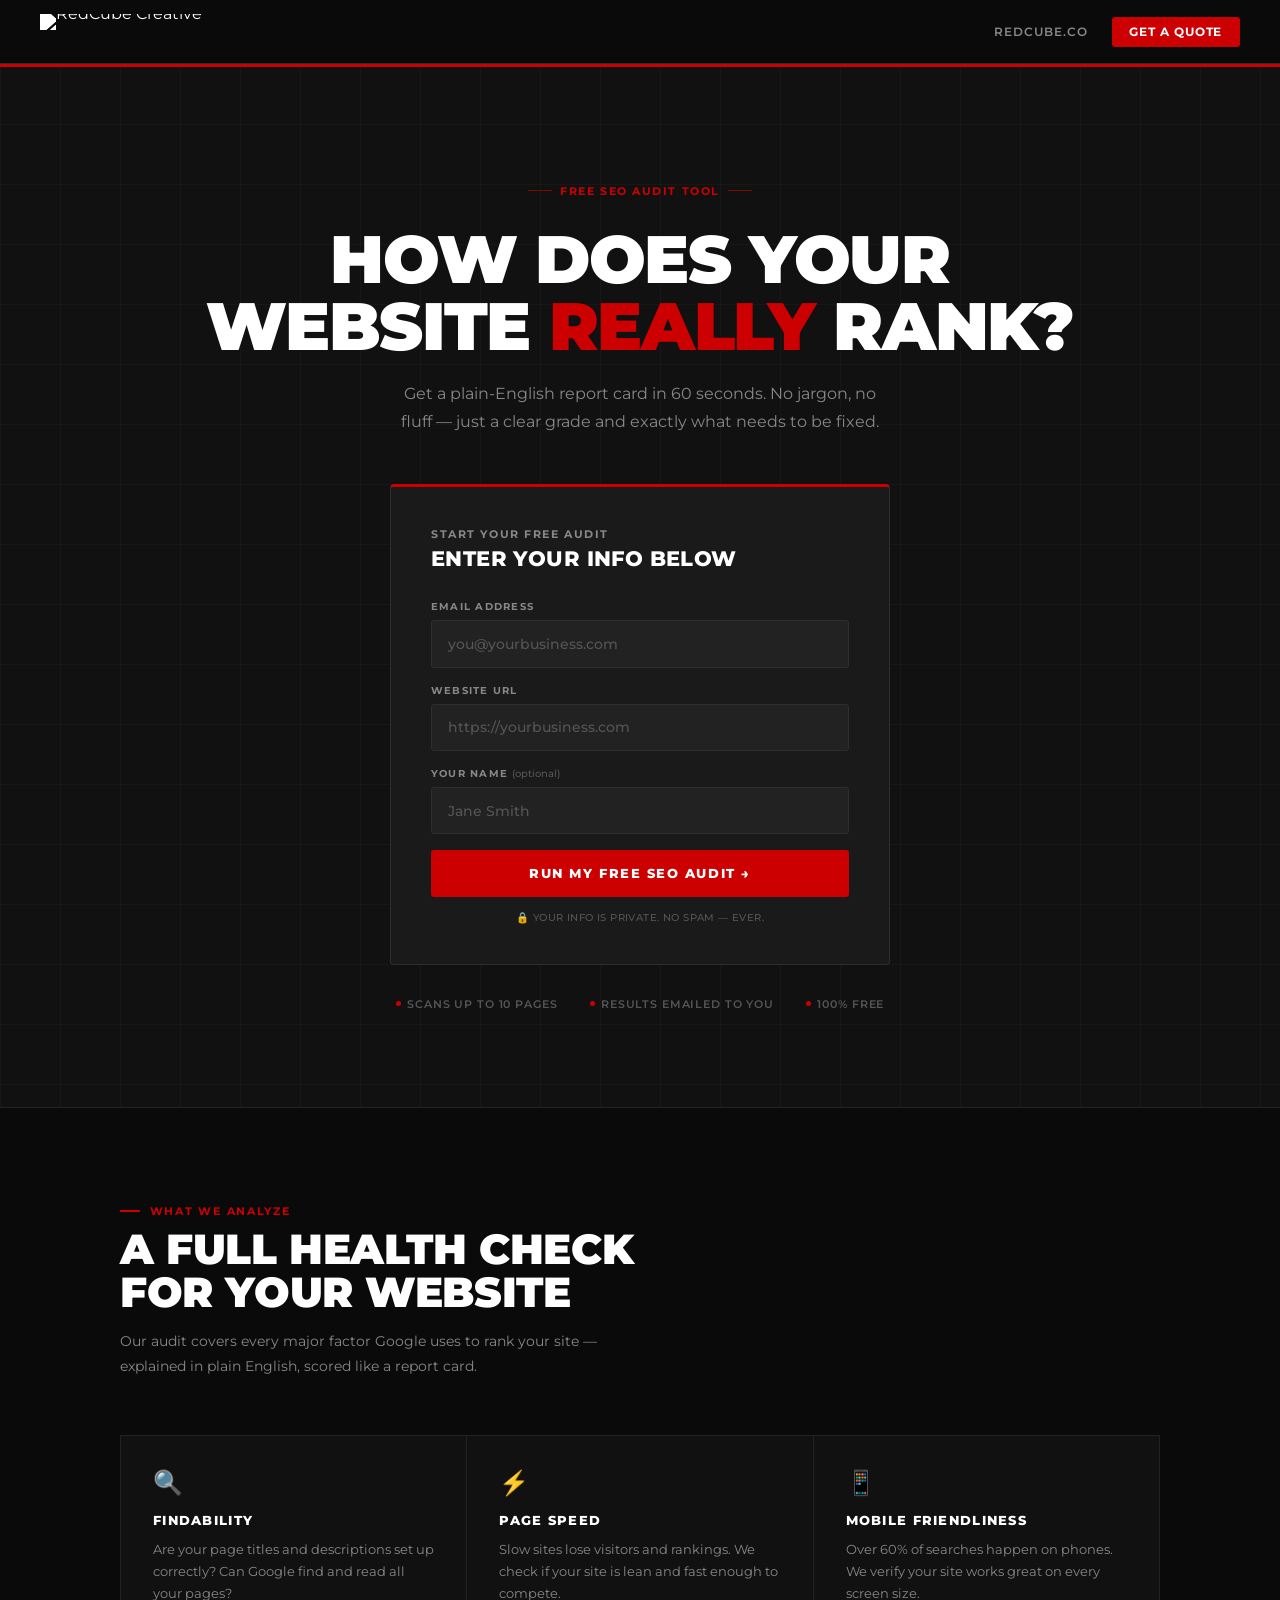
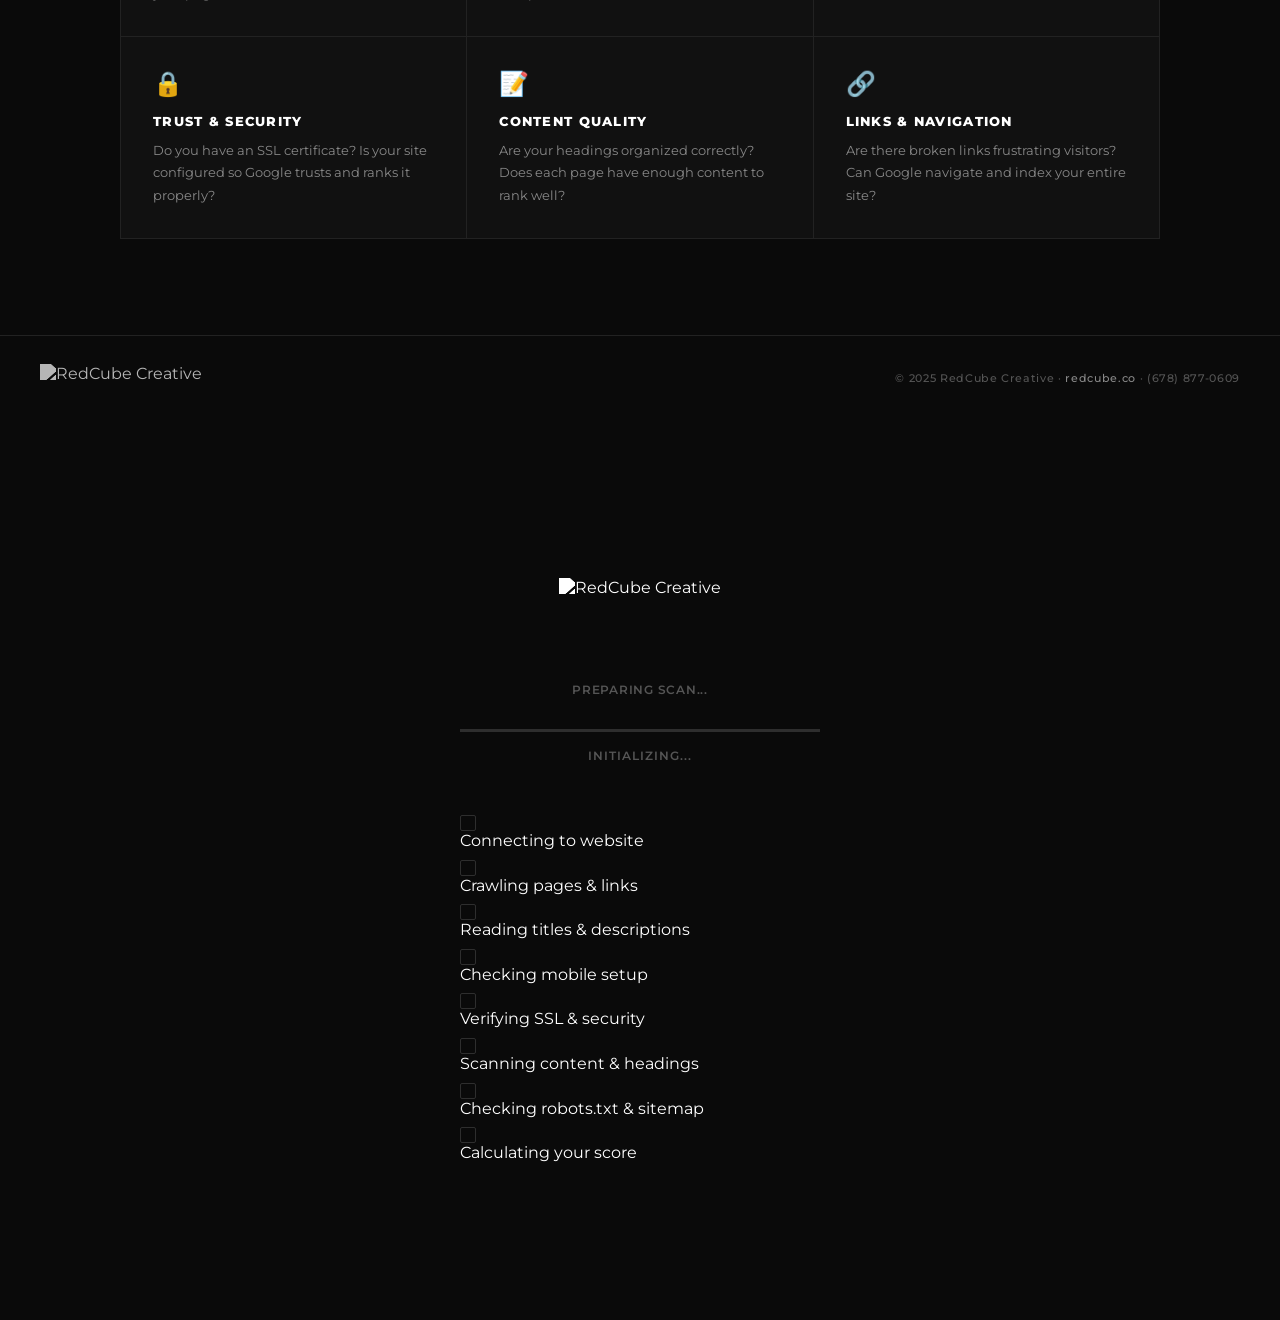
==== commit ae876f0e: "uploaded logo to replace text" ====
--- a/index.html
+++ b/index.html
@@ -888,6 +888,29 @@
   .cta-box { padding: 2rem 1.5rem; }
   .footer { flex-direction: column; align-items: flex-start; }
 }
+
+/* Logo image sizing */
+.logo-img {
+  height: 36px;
+  width: auto;
+  display: block;
+  filter: brightness(0) invert(1); /* force white since source may vary */
+}
+.logo { line-height: 0; }
+
+.loading-logo .logo-img {
+  height: 48px;
+  width: auto;
+  margin-bottom: 0;
+}
+
+.footer-logo-img {
+  height: 28px;
+  width: auto;
+  display: block;
+  filter: brightness(0) invert(1);
+  opacity: 0.7;
+}
 </style>
 </head>
 <body>
@@ -898,10 +921,7 @@
 <div id="screen-landing" class="screen active">
 
   <nav class="nav">
-    <a href="/" class="logo">
-      <div class="logo-cube"></div>
-      <div class="logo-text">Red<span>Cube</span></div>
-    </a>
+    <a href="/" class="logo"><img src="https://redcube.co/wp-content/uploads/2025/08/RedcubeLogoFinal_Signature-1030x340.png" alt="RedCube Creative" class="logo-img"></a>
     <div class="nav-right">
       <a class="nav-link" href="https://redcube.co" target="_blank">redcube.co</a>
       <a class="nav-cta" href="https://redcube.co/contact" target="_blank">Get a Quote</a>
@@ -987,10 +1007,7 @@
   </div>
 
   <footer class="footer">
-    <div class="footer-left">
-      <div class="footer-cube"></div>
-      <span class="footer-brand">RedCube Creative</span>
-    </div>
+    <div class="footer-left"><img src="https://redcube.co/wp-content/uploads/2025/08/RedcubeLogoFinal_Signature-1030x340.png" alt="RedCube Creative" class="footer-logo-img"></div>
     <div class="footer-right">
       © 2025 RedCube Creative · <a href="https://redcube.co" target="_blank">redcube.co</a> · (678) 877-0609
     </div>
@@ -1002,10 +1019,7 @@
      LOADING SCREEN
 ═══════════════════════════════════════ -->
 <div id="screen-loading" class="screen">
-  <div class="loading-logo">
-    <div class="loading-cube"></div>
-    <div class="loading-logo-text">RedCube</div>
-  </div>
+  <div class="loading-logo"><img src="https://redcube.co/wp-content/uploads/2025/08/RedcubeLogoFinal_Signature-1030x340.png" alt="RedCube Creative" class="logo-img"></div>
   <div class="loading-url" id="loading-url-text">Preparing scan...</div>
   <div class="prog-track">
     <div class="prog-fill" id="progress-fill"></div>
@@ -1029,10 +1043,7 @@
 <div id="screen-results" class="screen">
 
   <nav class="nav">
-    <a href="/" class="logo" onclick="resetToLanding(); return false;">
-      <div class="logo-cube"></div>
-      <div class="logo-text">Red<span>Cube</span></div>
-    </a>
+    <a href="/" class="logo" onclick="resetToLanding(); return false;"><img src="https://redcube.co/wp-content/uploads/2025/08/RedcubeLogoFinal_Signature-1030x340.png" alt="RedCube Creative" class="logo-img"></a>
     <div class="nav-right">
       <a class="nav-link" href="https://redcube.co" target="_blank">redcube.co</a>
       <a class="nav-cta" href="https://redcube.co/contact" target="_blank">Schedule a Call</a>
@@ -1066,10 +1077,7 @@
   </div>
 
   <footer class="footer">
-    <div class="footer-left">
-      <div class="footer-cube"></div>
-      <span class="footer-brand">RedCube Creative</span>
-    </div>
+    <div class="footer-left"><img src="https://redcube.co/wp-content/uploads/2025/08/RedcubeLogoFinal_Signature-1030x340.png" alt="RedCube Creative" class="footer-logo-img"></div>
     <div class="footer-right">
       © 2025 RedCube Creative · <a href="https://redcube.co" target="_blank">redcube.co</a> · (678) 877-0609
     </div>
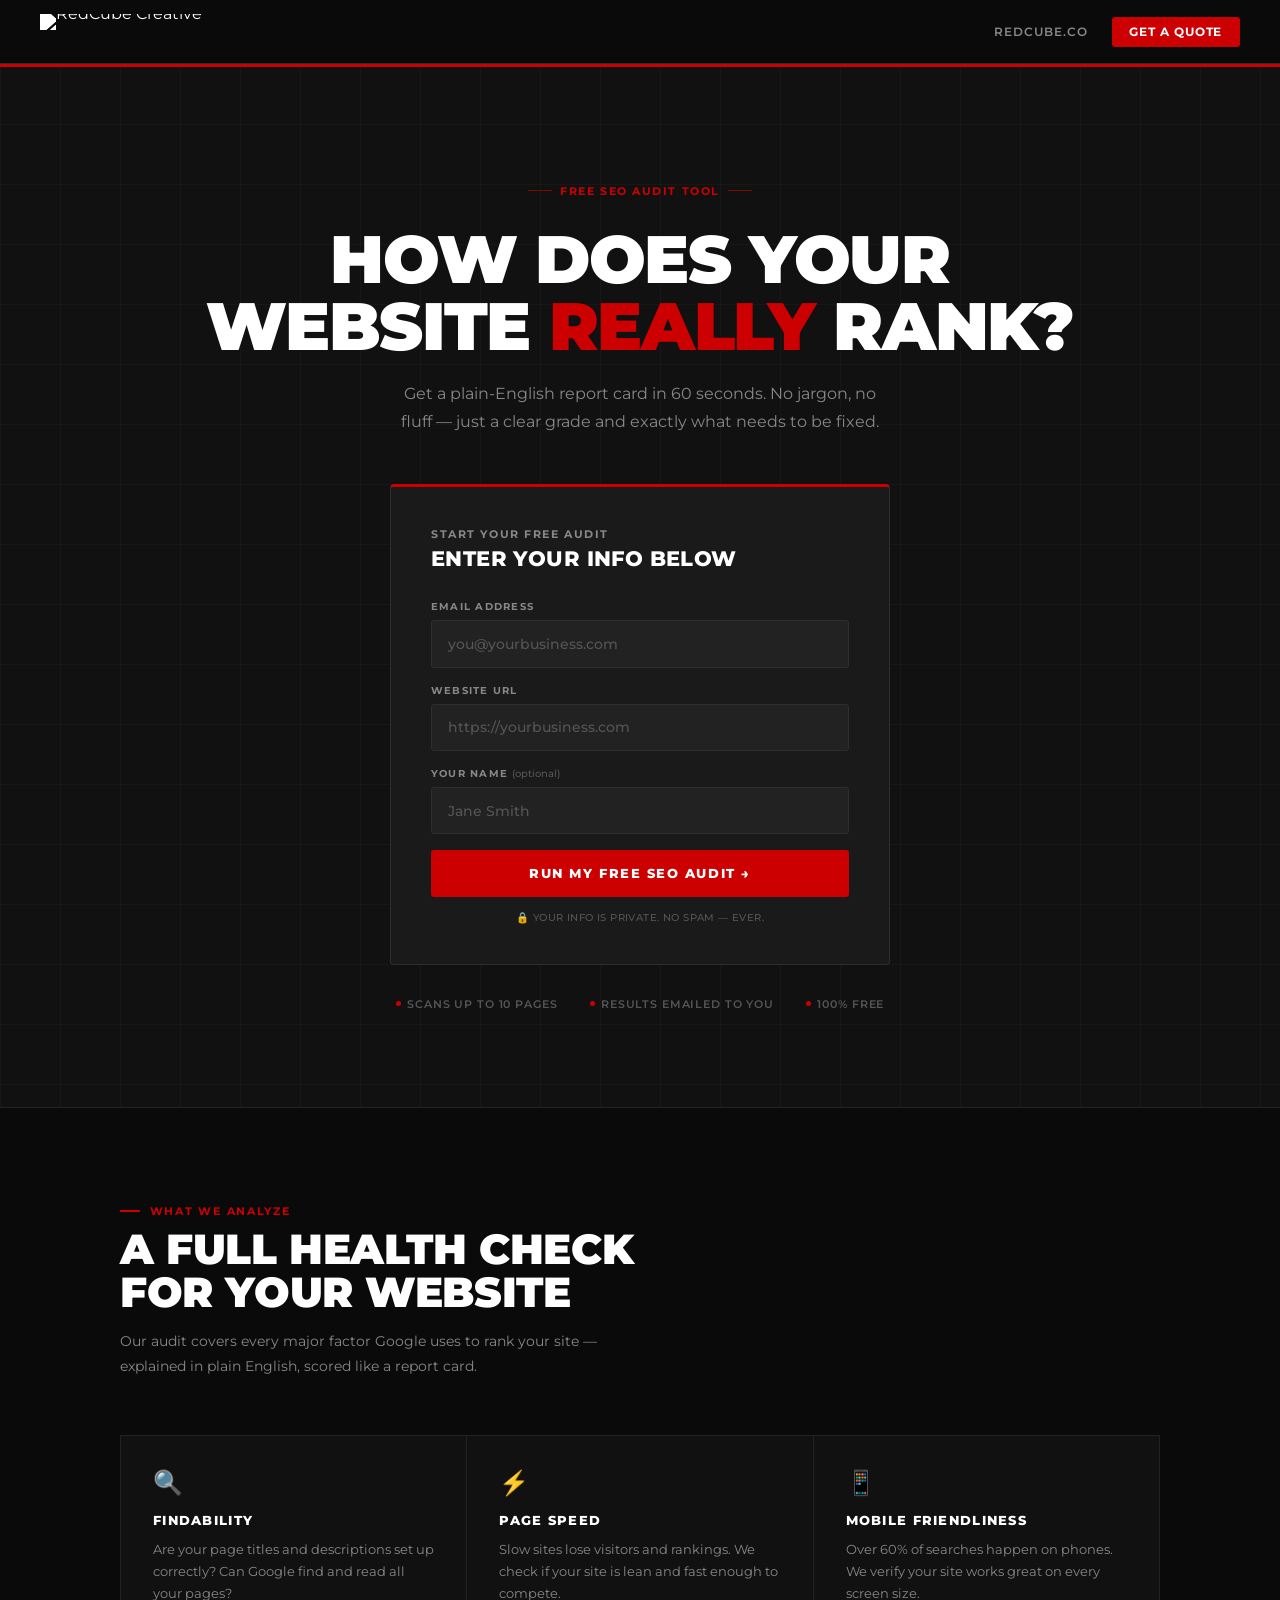
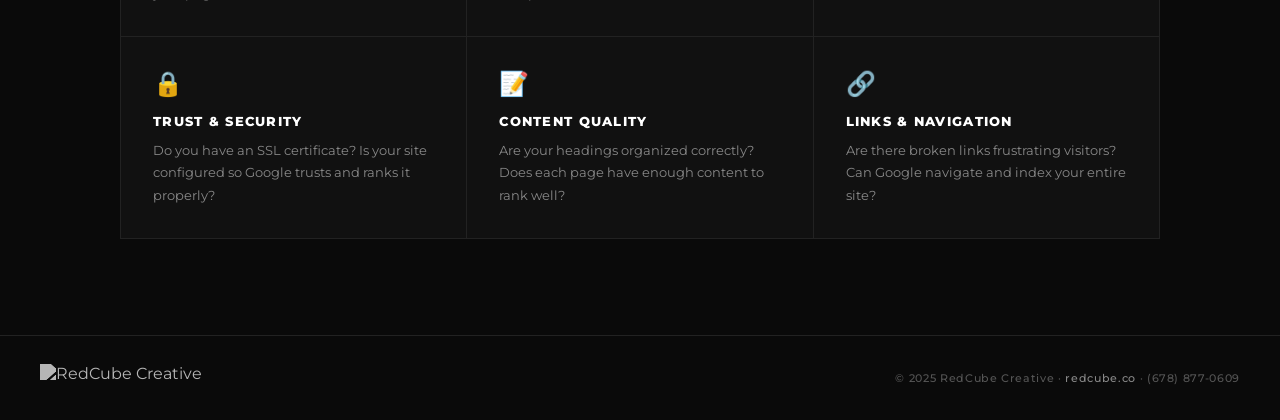
==== commit 036c2ef7: "Update index.html" ====
--- a/index.html
+++ b/index.html
@@ -69,6 +69,7 @@
 ═══════════════════════════════════════════════ */
 .screen { display: none; }
 .screen.active { display: block; }
+#screen-loading.active { display: flex }
 
 /* ═══════════════════════════════════════════════
    NAV
@@ -430,7 +431,6 @@
 #screen-loading {
   min-height: 100vh;
   background: var(--black);
-  display: flex;
   flex-direction: column;
   align-items: center;
   justify-content: center;
